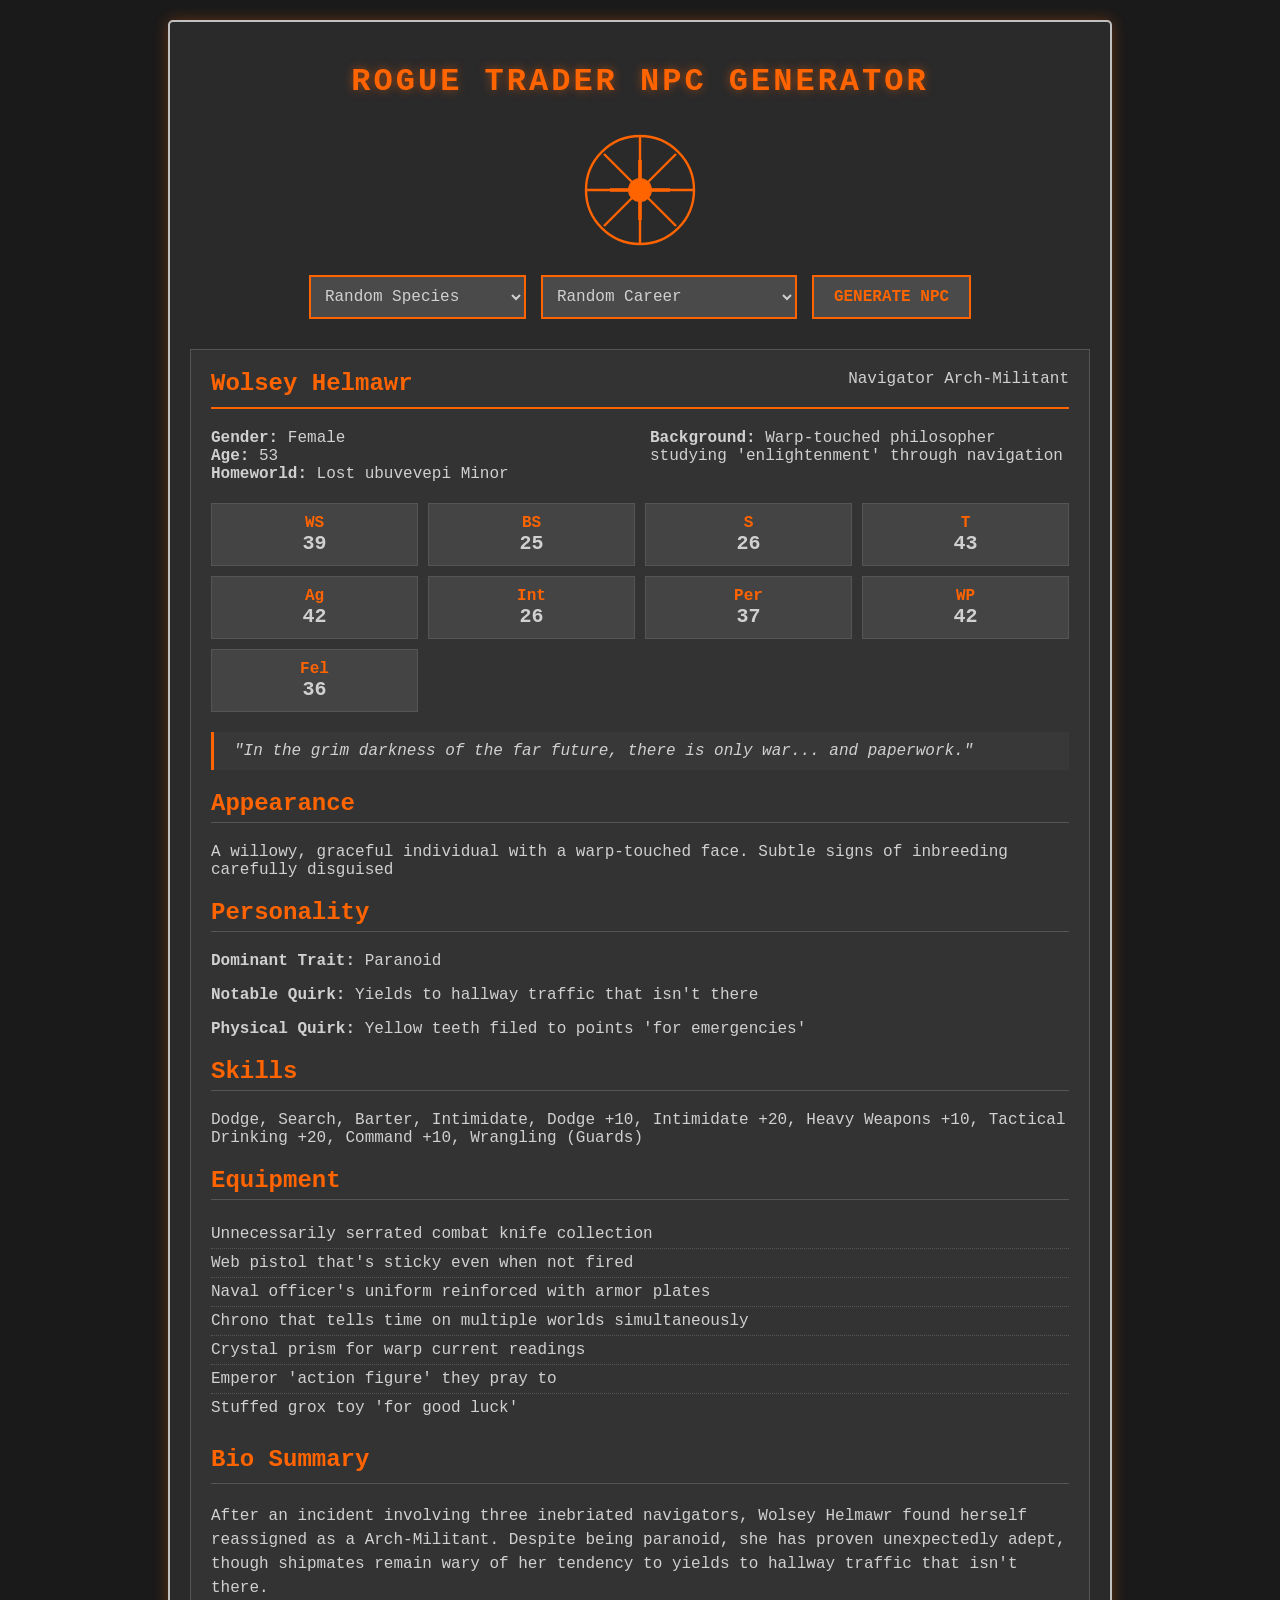
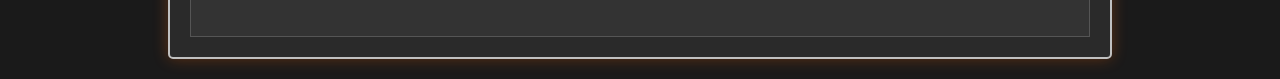
==== index.html @ 2672199d "rename" ====
<!DOCTYPE html>
<html lang="en">
<head>
    <meta charset="UTF-8">
    <meta name="viewport" content="width=device-width, initial-scale=1.0">
    <title>Warhammer 40k Rogue Trader - NPC Generator</title>
    <style>
        body {
            font-family: 'Courier New', monospace;
            background-color: #1a1a1a;
            color: #d0d0d0;
            margin: 0;
            padding: 20px;
        }
        .container {
            max-width: 900px;
            margin: 0 auto;
            background-color: #2a2a2a;
            padding: 20px;
            border: 2px solid #c0c0c0;
            border-radius: 5px;
            box-shadow: 0 0 15px rgba(255, 100, 0, 0.3);
        }
        h1 {
            color: #ff6400;
            text-align: center;
            text-transform: uppercase;
            letter-spacing: 3px;
            margin-bottom: 30px;
            text-shadow: 0 0 10px rgba(255, 100, 0, 0.5);
        }
        .imperial-seal {
            text-align: center;
            margin-bottom: 20px;
        }
        .imperial-seal svg {
            width: 120px;
            height: 120px;
            fill: #ff6400;
        }
        .control-panel {
            display: flex;
            justify-content: center;
            gap: 15px;
            margin-bottom: 30px;
            flex-wrap: wrap;
        }
        button {
            background-color: #4a4a4a;
            color: #ff6400;
            border: 2px solid #ff6400;
            padding: 10px 20px;
            cursor: pointer;
            font-family: 'Courier New', monospace;
            font-weight: bold;
            font-size: 16px;
            text-transform: uppercase;
            transition: all 0.3s;
        }
        button:hover {
            background-color: #ff6400;
            color: #000;
        }
        select {
            background-color: #4a4a4a;
            color: #d0d0d0;
            border: 2px solid #ff6400;
            padding: 10px;
            font-family: 'Courier New', monospace;
            font-size: 16px;
        }
        .character-sheet {
            background-color: #333;
            padding: 20px;
            border: 1px solid #555;
            margin-top: 20px;
        }
        .sheet-header {
            display: flex;
            justify-content: space-between;
            border-bottom: 2px solid #ff6400;
            padding-bottom: 10px;
            margin-bottom: 20px;
        }
        .character-name {
            font-size: 24px;
            color: #ff6400;
            font-weight: bold;
        }
        .character-info {
            display: grid;
            grid-template-columns: 1fr 1fr;
            gap: 20px;
            margin-bottom: 20px;
        }
        .traits, .skills, .equipment {
            margin-bottom: 20px;
        }
        h2 {
            color: #ff6400;
            border-bottom: 1px solid #555;
            padding-bottom: 5px;
        }
        .characteristics {
            display: grid;
            grid-template-columns: repeat(4, 1fr);
            gap: 10px;
            margin-bottom: 20px;
        }
        .characteristic {
            background-color: #444;
            padding: 10px;
            border: 1px solid #555;
            text-align: center;
        }
        .stat-name {
            color: #ff6400;
            font-weight: bold;
        }
        .stat-value {
            font-size: 20px;
            font-weight: bold;
        }
        .bio {
            line-height: 1.5;
        }
        .equipment-list {
            list-style-type: none;
            padding-left: 0;
        }
        .equipment-list li {
            padding: 5px 0;
            border-bottom: 1px dotted #555;
        }
        .equipment-list li:last-child {
            border-bottom: none;
        }
        .flavor-quote {
            font-style: italic;
            margin: 20px 0;
            padding: 10px 20px;
            border-left: 3px solid #ff6400;
            background-color: #383838;
        }
        .npc-portrait {
            text-align: center;
            margin-top: 20px;
            padding: 10px;
            background-color: #383838;
            border: 1px solid #555;
        }
        .debug {
            margin-top: 20px;
            padding: 10px;
            background-color: #333;
            border: 1px solid #555;
            display: none;
        }
    </style>
</head>
<body>
    <div class="container">
        <h1>Rogue Trader NPC Generator</h1>
        <div class="imperial-seal">
            <svg viewBox="0 0 100 100">
                <circle cx="50" cy="50" r="45" fill="none" stroke="#ff6400" stroke-width="2" />
                <path d="M50 5 L50 95 M5 50 L95 50 M20 20 L80 80 M20 80 L80 20" stroke="#ff6400" stroke-width="2" />
                <circle cx="50" cy="50" r="10" />
                <path d="M50 40 L50 25 M60 50 L75 50 M50 60 L50 75 M40 50 L25 50" stroke="#ff6400" stroke-width="3" />
            </svg>
        </div>
        
        <div class="control-panel">
            <select id="species-select">
                <option value="random">Random Species</option>
                <option value="human">Human</option>
                <option value="abhuman">Abhuman</option>
                <option value="adeptus_mechanicus">Adeptus Mechanicus</option>
                <option value="navigator">Navigator</option>
                <option value="astropath">Astropath</option>
                <option value="sensei">Sensei</option>
                <option value="xenobreed">Xenobreed</option>
            </select>
            
            <select id="career-select">
                <option value="random">Random Career</option>
                <option value="arch-militant">Arch-Militant</option>
                <option value="explorator">Explorator</option>
                <option value="missionary">Missionary</option>
                <option value="navigator">Navigator</option>
                <option value="rogue_trader">Rogue Trader</option>
                <option value="seneschal">Seneschal</option>
                <option value="void-master">Void-Master</option>
                <option value="astropath_transcendent">Astropath Transcendent</option>
            </select>
            
            <button id="generate-button">Generate NPC</button>
        </div>
        
        <div id="character-output" class="character-sheet">
            <!-- Character data will be filled here by JavaScript -->
        </div>
    </div>

    <script>
        // Data arrays for generation
        const SPECIES = {
            human: { name: "Human", weight: 50 },
            abhuman: { name: "Abhuman", weight: 15 },
            adeptus_mechanicus: { name: "Adeptus Mechanicus", weight: 15 },
            navigator: { name: "Navigator", weight: 10 },
            astropath: { name: "Astropath", weight: 5 },
            sensei: { name: "Sensei", weight: 3 },
            xenobreed: { name: "Xenobreed", weight: 2 }
        };
        
        const CAREERS = {
            arch_militant: { name: "Arch-Militant", weight: 20 },
            explorator: { name: "Explorator", weight: 15 },
            missionary: { name: "Missionary", weight: 15 },
            navigator: { name: "Navigator", weight: 10 },
            rogue_trader: { name: "Rogue Trader", weight: 10 },
            seneschal: { name: "Seneschal", weight: 15 },
            void_master: { name: "Void-Master", weight: 10 },
            astropath_transcendent: { name: "Astropath Transcendent", weight: 5 }
        };
        
        const HUMAN_FIRST_NAMES = [
            "Abalus", "Belus", "Castor", "Drusus", "Egan", "Felix", "Gallus", "Hector", 
            "Ignatius", "Jurgen", "Karius", "Lucius", "Magnus", "Nero", "Octavian", "Petrus", 
            "Quintus", "Rufus", "Septimus", "Titus", "Ulysses", "Varus", "Wulfrik", "Xander", 
            "Yarrick", "Zephyrus", "Artemisia", "Belladonna", "Cassandra", "Drusilla", "Eleni", 
            "Flavia", "Galatea", "Helena", "Iona", "Julia", "Korina", "Lucilla", "Minerva", 
            "Neptunia", "Octavia", "Priscilla", "Quintilla", "Rhea", "Selene", "Theodora", 
            "Ursula", "Valeria", "Wilhelmina", "Xanthia", "Yseult", "Zenobia"
        ];
        
        const MECHANICUS_NAMES = [
            "Algorith", "Binarius", "Cogitator", "Datasmith", "Enginseer", "Ferrum", "Gamma-216", 
            "Hexadecimal", "Integratus", "Juvius-Theta", "Kappa-892", "Logis", "Mech-Wright", 
            "Noospheric", "Omni-937", "Primus", "Quantum", "Reductor", "Servitor-001", "Teknis", 
            "Unit-ZX92", "Vox-Machina", "Watt-743", "Xerxes-Alpha", "Yoctologic", "Zed-Lambda"
        ];
        
        const NAVIGATOR_NAMES = [
            "Absolom", "Belisarius", "Cephus", "Demetrius", "Ethriel", "Filius", "Gaius", 
            "Hieronomus", "Ishmael", "Jordanus", "Keebler", "Lotharion", "Morpheus", "Nemo", 
            "Oberstein", "Phaeton", "Quintax", "Romulus", "Sirius", "Thaddeus", "Uriel", 
            "Vandrex", "Wolsey", "Xanthus", "Yorick", "Zeno"
        ];
        
        const LAST_NAMES = [
            "Agrippina", "Balthazar", "Cawdor", "Degallio", "Escher", "Fortunus", "Greel", 
            "Helmawr", "Integritus", "Jerico", "Kell", "Lex", "Maximus", "Noctis", "Orlock", 
            "Phalanx", "Quorum", "Rex", "Sturm", "Trazyn", "Ulanti", "Vex", "Winterscale", 
            "Xerxes", "Yul", "Zar", "Blackwood", "Coldsoul", "Darhk", "Fireheart", "Goldenhand", 
            "Ironhide", "Nightshade", "Stormbringer", "Trueheart", "Wolfsbane"
        ];
        
        const TITLES = [
            "the Bold", "the Brave", "the Cruel", "the Daring", "the Enlightened", "the Fated", 
            "the Glorious", "the Heretical", "the Impious", "the Judged", "the Killer", "the Lost", 
            "the Magnificent", "the Noble", "the Omniscient", "the Pious", "the Questionable", 
            "the Ruthless", "the Sinful", "the Terrible", "the Unmerciful", "the Vengeful", 
            "the Wicked", "the Xenophobic", "the Yielding", "the Zealous"
        ];
        
        const PERSONALITY_TRAITS = [
            "Alcoholic", "Boastful", "Calculating", "Daring", "Eccentric", "Flamboyant", 
            "Gluttonous", "Hypochondriac", "Impatient", "Jovial", "Kleptomaniac", "Loquacious", 
            "Melancholic", "Neurotic", "Obsessive", "Paranoid", "Quirky", "Ruthless", "Superstitious", 
            "Twitchy", "Unhinged", "Verbose", "Whimsical", "Xenophobic", "Yearning", "Zealous",
            "Absurdly Formal", "Believes They're A Saint", "Collects Oddities", "Despises Technology", 
            "Everything Is A Conspiracy", "Fancies Themselves A Poet", "Grox Racing Enthusiast", 
            "Has Named Every Weapon", "Insists On Using Archaic Terms", "Judges Everyone's Uniform", 
            "Keeps Talking To A Skull", "Laughs At Inappropriate Times", "Must Touch Every Doorway", 
            "Never Removes Helmet", "Only Speaks In Tercets", "Practices Combat Stances Everywhere", 
            "Quotes Regulations Constantly", "Refers To Self In Third Person", "Suspects Everyone Is Possessed", 
            "Talks To Machine Spirits Aloud", "Uses Unnecessarily Complex Words", "Very Concerned About Retirement Plan", 
            "Wears Far Too Many Medals", "Xenos Cuisine Connoisseur", "Yearly Pilgrimages To Random Planets", 
            "Zero Understanding Of Personal Space"
        ];
        
        const QUIRKS = [
            "Always carries a lucky charm", "Believes the ship is haunted", "Cannot stand the color green", 
            "Donates half of earnings to obscure cult", "Excessive personal grooming", "Fears open spaces", 
            "Gives names to all weapons", "Has a collection of xenos teeth", "Insists on wearing ceremonial garb at all times", 
            "Jumps at sudden noises", "Keeps a journal of others' sins", "Laughs maniacally in combat", 
            "Must check equipment exactly three times", "Never speaks above a whisper", "Only eats food that's blue", 
            "Performs the sign of the aquila constantly", "Quotes the Tactica Imperialis inappropriately", 
            "Refuses to make eye contact", "Speaks in third person", "Tells the same story to everyone", 
            "Uses unnecessarily flowery language", "Venerates a specific piece of equipment", 
            "Writes poetry about ship components", "Xenophobic to comical degrees", 
            "Yells instead of speaking normally", "Zero concept of personal space",
            "Believes they're being followed by a spectral ork", "Carries conversation with servo-skull that isn't there", 
            "Developed allergy to standard-issue lasguns", "Established a tiny shrine in every room they frequent", 
            "Files daily complaints about the ship's artificial gravity", "Genuinely thinks servitors understand jokes", 
            "Has memorized thousands of Imperial saints, cites them for every situation", "Interprets regulations with creative flexibility", 
            "Jury-rigs everything, even things that work perfectly", "Knows exactly how many steps to every location on the ship", 
            "Lost a bet with a tech-priest and speaks in binary when nervous", "Maintains a detailed log of everyone's snoring patterns", 
            "Named every single rat on the ship", "Opens doors with elbows to avoid 'contamination'", 
            "Plays high-stakes regicide against imaginary opponents", "Queries the Emperor for guidance on trivial matters", 
            "Replaces every tenth word with 'heresy'", "Salutes inanimate objects that resemble Imperial eagles", 
            "Takes credit for victories that happened before their birth", "Uses elaborate hand signals that nobody understands", 
            "Vehemently argues with servitors about the proper way to clean", "Wears a different hat for each day of the ship's cycle", 
            "Xeroxes face on all official documents 'for security'", "Yields to hallway traffic that isn't there", 
            "Zealously guards personal mug as if it contains secrets of the Imperium"
        ];
        
        const PHYSICAL_QUIRKS = [
            "Ancient augmetic eye constantly recalibrating", "Bionic hand that makes inappropriate gestures randomly", 
            "Collection of scars arranged to form constellations", "Decorative but non-functional extra armor plates", 
            "Elaborate facial tattoos of questionable Imperial symbolism", "Face twitches when lying or nervous", 
            "Gold-plated teeth with engravings of tiny skulls", "Has different colored eyes that seem to change shade", 
            "Impressive collection of ear piercings from different worlds", "Jaw clicks loudly during tense situations", 
            "Keeps a small rodent in a coat pocket as a pet", "Left eye blinks independently of right", 
            "Massive beard containing hidden emergency supplies", "Neck covered in devotional purity seals", 
            "Ornamental cybernetics that serve no practical purpose", "Perpetually smells of sacred incense and engine oil", 
            "Questionable amateur surgery scars", "Ritualistic scarification in the shape of Imperial symbols", 
            "Skin condition that glows faintly in darkness", "Tattooed a full copy of ship regulations on back", 
            "Unusual gait due to poorly-fitted augmetic leg", "Vat-grown replacement ear that's noticeably the wrong size", 
            "Wears gloves with individual fingers cut off in specific pattern", "Xenograft skin patch of unusual color and texture", 
            "Yellow teeth filed to points 'for emergencies'", "Zealously polishes chrome dome daily"
        ];

        const EQUIPMENT_WEAPONS = [
            "Ancient family heirloom chainsword", "Bolt pistol with custom ivory grip", "Combi-weapon that jams dramatically", 
            "Dueling laspistol with ornate filigree", "Elegant power sword with flickering energy field", 
            "Flamingly ostentatious plasma pistol", "Grav-gun that makes concerning noises", 
            "Heavy bolter (inappropriately carried for their size)", "Inferno pistol with saint's effigy", 
            "Jokaero-modified meltagun", "Krak grenades kept in ornamental pouch", 
            "Long-las with unnecessary number of scopes", "Melta bombs treated as casual accessories", 
            "Needlessly complex archeotech weapon", "Overcharged laspistol (burns through power packs)", 
            "Power maul with 'Gentle Persuasion' engraved on side", "Quaintly decorated shotgun with spread issues", 
            "Refractor field generator that occasionally shorts out", "Servo-skull with mounted stub gun", 
            "Thunder hammer too large to practically wield", "Unnecessarily serrated combat knife collection", 
            "Volkite serpenta of dubious authenticity", "Web pistol that's sticky even when not fired", 
            "Xenophase blade that whispers to its wielder", "Yet another hidden blade in boot/sleeve/hat", 
            "Zero-point energy disruptor (actually just a painted lasgun)"
        ];

        const EQUIPMENT_ARMOR = [
            "Artificer carapace armor with religious inscriptions", "Bulky flak armor covered in unnecessary pouches", 
            "Carapace armor with trophy racks", "Dented power armor of questionable origins", 
            "Elegant mesh undersuit beneath formal attire", "Flak coat lined with purity seals", 
            "Gaudy golden pauldrons that blind in direct light", "Heavy storm trooper carapace with custom paint", 
            "Imperial Navy void suit modified for daily wear", "Jury-rigged refractor field prone to fluctuations", 
            "Kaskrin-pattern carapace with personal modifications", "Light mesh armor beneath lavish clothing", 
            "Mesh undersuit with dramatic greatcoat", "Naval officer's uniform reinforced with armor plates", 
            "Ornamental armor more decorative than protective", "Power armor limb segments mixed with regular clothing", 
            "Questionably-sourced xenos armor components", "Rosarius force field generator (may be counterfeit)", 
            "Segmented armor plates visible beneath robes", "Thermoplas mesh suit with cooling system constantly whirring", 
            "Unnecessarily spiked pauldrons on otherwise standard armor", "Voidsuit decorated to resemble formal wear", 
            "Worn leather longcoat concealing mesh weave", "Xenotech energy shield disguised as Imperial tech", 
            "Yet more armor plates strapped wherever they fit", "Zero-g combat harness worn at all times"
        ];

        const EQUIPMENT_GEAR = [
            "Auspex that picks up non-existent readings", "Battered data-slate filled with questionable picts", 
            "Chrono that tells time on multiple worlds simultaneously", "Dataslate filled with badly-written personal memoirs", 
            "Engraved flask of 'medicinal' amasec", "Field rations that are surprisingly gourmet", 
            "Grapnel launcher with unnecessary gold plating", "Hololithic projector displaying family/regiment", 
            "Imperial Infantryman's Uplifting Primer (heavily annotated)", "Joyless ration packs hoarded obsessively", 
            "Krak grenade used as paperweight", "Luggage servitor that follows with excessive noise", 
            "Micro-bead vox unit that occasionally broadcasts prayers", "Numerous pouches containing mysterious contents", 
            "Overly complex multi-tool with questionable functions", "Personal vox-caster playing imperial hymns", 
            "Quill set and parchment instead of data-slate", "Rebreather worn even in breathable atmospheres", 
            "Servoskull companion with personality quirks", "Treasured collection of campaign medals (some invented)", 
            "Unnecessarily large canteen full of suspicious liquid", "Vial collection of 'holy' waters from various worlds", 
            "Wax seal kit for adding dramatic flair to orders", "Xenos trinket claimed to be 'Imperial relic'", 
            "Yellowed purity seals applied to everything owned", "Zoom-magnoculars used inappropriately indoors"
        ];

        const NAVIGATOR_EQUIPMENT = [
            "Astronavigation charts bound in human skin", "Blindfold woven with psychically attuned threads", 
            "Crystal prism for warp current readings", "Divination tools of questionable Imperial approval", 
            "Elaborate headdress concealing third eye", "Family grimoire of warp routes", 
            "Gilded sextant for measuring empyrean angles", "Hourglass filled with warp-touched sand", 
            "Inherited compass that doesn't point north", "Jewelry containing focusing crystals", 
            "Kaleidoscopic lenses for different warp conditions", "Longsight spyglass claimed to see through time", 
            "Meditation beads made from wraithbone fragments", "Nautical instruments modified for void use", 
            "Ocular augments with multiple filtering modes", "Pendulum of unusual metal for warp dowsing", 
            "Quill that writes in shifting colors", "Resonance tuning fork for warp harmonics", 
            "Star charts with sections deliberately obscured", "Temporal measuring devices of archeotech origin", 
            "Unusual helm with built-in sensory deprivation", "Vials of chemical compounds for enhancing third eye", 
            "Warp-attuned crystals in elaborate settings", "Xenotech devices disguised as Imperial instruments", 
            "Yarrow sticks for emergency warp path divination", "Zero-gravity navigation tools from Dark Age"
        ];

        const TECH_PRIEST_EQUIPMENT = [
            "Arcane mechadendrite with questionable modifications", "Binary cant translator (frequently mistranslates)", 
            "Censers of sacred machine oil", "Diagnostic scanner that makes inappropriate noises", 
            "Electro-priest gauntlets (prone to discharge)", "Frequency scanner picking up ghost signals", 
            "Glitching servo-skull assistant", "Heavily augmented servo-arm with personality", 
            "Incense holders attached to every limb", "Jury-rigged omnissian axe/multitool", 
            "Klaxon vocalizer with unnecessary volume", "Logic engine calculating meaningless probabilities", 
            "Mechadendrite tentacles with too many attachments", "Noospheric interface that leaks data", 
            "Omnissian sigil that glows during arguments", "Personal fabricator printing questionable objects", 
            "Quantum stabilizer for uncertain situations", "Redundant cybernetic implants 'just in case'", 
            "Servo-harness carrying unnecessary equipment", "Tech-priest robes with too many pockets", 
            "Unnecessarily complex cogitator for simple tasks", "Vat-grown spare organs in jars", 
            "Welding mechadendrite used for making points in conversation", "Xerographic memory unit filled with obscure facts", 
            "Yield-optimizing incense blend in pressurized containers", "Zero-point energy manipulator (just a fancy magnet)"
        ];

        const ASTROPATH_EQUIPMENT = [
            "Astral sphere focusing device", "Brain-impulse unit with custom modifications", 
            "Crystal array for thought amplification", "Divination cards showing disturbing futures", 
            "Empyrean echo recorder", "Focus-hood with unnecessary ornaments", 
            "Ghost-quill that writes without being held", "Hololith projector showing psychic impressions", 
            "Incense burner with calming psychoactive compounds", "Juvenat treatments to prevent mind-degradation", 
            "Kinetic dampener field to prevent accidents", "Lexmechanic transcription servitor", 
            "Mind-shielding circlet of archeotech origin", "Null-rod for psychic emergencies", 
            "Occult tome bound in strange leather", "Psi-amplifier disguised as decorative staff", 
            "Quietude chamber (portable)",  "Resonator crystal tuned to alpha brainwaves", 
            "Soul-binding commemoration markings", "Telepathic amplifier with feedback issues", 
            "Unsanctioned psychic focus objects", "Vox-recorder for messages from the beyond", 
            "Warp-echo measuring instruments", "Xenographic thought transcriber", 
            "Yearning pendulum for emotional detection", "Zone of silence generator (often malfunctions)"
        ];

        const ROGUE_TRADER_EQUIPMENT = [
            "Ancient family warrant framed in gold", "Baroque dueling pistol with family crest", 
            "Collection of exotic currency from multiple sectors", "Decorative void-compass showing home world", 
            "Elaborate code-cylinder containing trading rights", "Family heirloom power sword", 
            "Gilded merchant scales for precious materials", "Hololithic projector showing dynasty achievements", 
            "Imperial writ sealed in stasis field", "Jewelry worth the GDP of small planets", 
            "Kinetic sculpture from extinct xenos race", "Luxury chronometer with multiple world times", 
            "Master-crafted formal outfit with hidden armor", "Navigator house alliance tokens", 
            "Ornate data-slate containing trade agreements", "Personal teleport homer disguised as jewelry", 
            "Quantum-locked safe containing secret documents", "Rare vintage amasec in crystal decanter", 
            "Signet ring containing hidden poison", "Trade agreement stylus made from wraithbone", 
            "Unique xenotech artifacts as conversation pieces", "Voting proxy icons for distant holdings", 
            "Warrant of Trade (conspicuously displayed at all times)", "Xenos language translator (suspiciously advanced)", 
            "Yacht-pattern shuttle keyfob prominently displayed", "Zero-g decanter set for void entertaining"
        ];

        const FLAVOR_QUOTES = [
            "The Emperor protects, but a loaded bolter helps.",
            "In the grim darkness of the far future, there is only war... and paperwork.",
            "Heresy is like a tree. Its roots lie in darkness while its leaves wave in the sun.",
            "Even a man who has nothing can still offer his life to the Emperor.",
            "Fear the alien, the mutant, the heretic... and the ship's cook on Meatloaf Monday.",
            "There is no such thing as innocence, only degrees of guilt... and expense reports.",
            "The difference between heresy and faith is perspective... and who's holding the flamer.",
            "Trust in the Emperor, but verify the warp coordinates.",
            "Thought for the day: A suspicious mind is a healthy mind... a paranoid mind gets promotions.",
            "Success is measured in blood; yours or your enemy's... preferably your enemy's.",
            "If you cannot speak well of your captain, invent something implausible.",
            "Faith grows from the barrel of a gun... accounting grows from the barrel of many guns.",
            "For the Emperor! For the Imperium! For better quarters on Deck 7!",
            "Only in death does duty end... retirement plans are heretical thoughts.",
            "It's not hoarding if it's 'strategic reserves'.",
            "The warp is like my commanding officer - incomprehensible, terrifying, and prone to sudden mood swings.",
            "If the plan fails, blame the Navigator. If it succeeds, it was your idea all along.",
            "My loyalty to the Imperium is matched only by my collection of contraband.",
            "When in doubt, shoot everything and let the Emperor sort it out.",
            "I came, I saw, I filed the appropriate requisition forms.",
            "If you think this looks bad, you should see what we consider 'good' around here.",
            "Better to burn out than fade away... preferably while taking heretics with you.",
            "The Emperor may judge you, but his ammunition is expensive.",
            "Three things are infinite: the Emperor's wisdom, human stupidity, and the ship's maintenance requests.",
            "Speak softly and carry a big gun... or just skip the softly part.",
            "It's only techno-heresy if a tech-priest catches you.",
            "Knowledge is power, hide it well... or charge a consultation fee.",
            "In the absence of orders, find something heretical and destroy it.",
            "The difference between bravery and stupidity is whether you survive.",
            "I don't suffer from insanity, I enjoy every minute of it... as does the voice in my bolt pistol."
        ];

        // Utility functions
        function randomInt(min, max) {
            return Math.floor(Math.random() * (max - min + 1) + min);
        }

        function pickRandom(array) {
            return array[Math.floor(Math.random() * array.length)];
        }
        
        function weightedRandom(obj) {
            const weights = Object.values(obj).map(item => item.weight);
            const totalWeight = weights.reduce((a, b) => a + b, 0);
            let random = Math.random() * totalWeight;
            
            for (const key in obj) {
                random -= obj[key].weight;
                if (random <= 0) {
                    return key;
                }
            }
            
            return Object.keys(obj)[0]; // Fallback
        }
        
        function generateCharacteristicValue() {
            // Generate values between 25-45 as base stats
            return randomInt(25, 45);
        }
        
        function generateName(species) {
            let firstName, lastName;
            
            switch(species) {
                case 'adeptus_mechanicus':
                    return pickRandom(MECHANICUS_NAMES);
                case 'navigator':
                    firstName = pickRandom(NAVIGATOR_NAMES);
                    break;
                default:
                    firstName = pickRandom(HUMAN_FIRST_NAMES);
            }
            
            lastName = pickRandom(LAST_NAMES);
            
            // 25% chance to add a title
            if (Math.random() < 0.25) {
                return `${firstName} ${lastName} ${pickRandom(TITLES)}`;
            }
            
            return `${firstName} ${lastName}`;
        }
        
        function generateGender() {
            // Simplified to just male and female with 50/50 probability
            return Math.random() < 0.5 ? "Male" : "Female";
        }
        
        function generateAge(species) {
            switch(species) {
                case 'navigator':
                case 'sensei':
                    return randomInt(50, 300);
                case 'adeptus_mechanicus':
                    return randomInt(30, 400);
                default:
                    return randomInt(20, 60);
            }
        }
        
        function generateHomeworld() {
            const worlds = [
                "Footfall", "Port Wander", "Scintilla", "Sepheris Secundus", "Solomon", 
                "Valhalla", "Cadia", "Armageddon", "Fenris", "Catachan", "Tanith", 
                "Necromunda", "Krieg", "Elysia", "Mordia", "Vostroya", "Tallarn", 
                "Macragge", "Baal", "Medusa", "Prospero", "Caliban", "Chogoris", 
                "Nostramo", "Barbarus", "Colchis", "Inwit", "Olympia", "Deliverance"
            ];
            
            const prefixes = [
                "Holy", "Blessed", "Sacred", "Fallen", "Forgotten", "Lost", "New", "Old", 
                "Upper", "Lower", "Greater", "Lesser", "Inner", "Outer", "Port", "Fort", 
                "Mount", "Saint", "Emperor's", "Imperial"
            ];
            
            const suffixes = [
                "Prime", "Secundus", "Tertius", "Quartus", "Quintus", "Sextus", "Septimus", 
                "Major", "Minor", "Superior", "Inferior", "Alpha", "Beta", "Gamma", "Delta", 
                "Ultima", "Primus", "Magnus", "Extremis", "Maximus", "Minimus"
            ];
            
            // 50% chance of using an existing world
            if (Math.random() < 0.5) {
                return pickRandom(worlds);
            }
            
            // Otherwise generate a random world name
            let name = "";
            
            // 40% chance to add a prefix
            if (Math.random() < 0.4) {
                name += pickRandom(prefixes) + " ";
            }
            
            // Random world name (using consonants and vowels)
            const consonants = "bcdfghjklmnpqrstvwxz";
            const vowels = "aeiouy";
            
            let length = randomInt(4, 10);
            let useConsonant = Math.random() < 0.5;
            
            for (let i = 0; i < length; i++) {
                if (useConsonant) {
                    name += consonants.charAt(Math.floor(Math.random() * consonants.length));
                } else {
                    name += vowels.charAt(Math.floor(Math.random() * vowels.length));
                }
                useConsonant = !useConsonant;
            }
            
            // Capitalize first letter
            name = name.charAt(0).toUpperCase() + name.slice(1);
            
            // 30% chance to add a suffix
            if (Math.random() < 0.3) {
                name += " " + pickRandom(suffixes);
            }
            
            return name;
        }
        
        function generateBackground(species, career) {
            const backgrounds = [
                "Former Imperial Guard veteran with countless war stories (most obviously fabricated)",
                "Disgraced noble seeking redemption (or just avoiding assassins)",
                "Orphaned hive-worlder who clawed their way up from nothing",
                "Former Administratum scribe who fled a life of tedium",
                "Escaped indentured laborer with a talent for survival",
                "Educated scholar with theoretical knowledge but practical inexperience",
                "Street-smart underhiver with questionable connections",
                "Former ecclesiarchy acolyte with crisis of faith",
                "Merchant dynasty scion seeking adventure",
                "Feral world savage adapting to 'civilized' life",
                "Former Arbites enforcer who questioned orders once too often",
                "Void-born spacer who's never set foot on a planet",
                "Forge world laborer with unusual technical aptitude",
                "Frontier colonist hardened by xenos encounters",
                "Smuggler with a surprisingly strong moral code",
                "Former ship crew pressed into service",
                "Death world survivor with impressive scars",
                "Agri-world farmhand seeking something more exciting",
                "Refugee from a world lost to heresy",
                "Former cult member still unlearning strange habits",
                "Disgraced medicae seeking redemption",
                "Hive gang enforcer with surprisingly sophisticated taste",
                "Asteroid miner with a nose for valuable materials",
                "Pilgrim who never reached their destination",
                "Former planetary defense force trooper who survived an invasion",
                "Bounty hunter who developed a conscience (sometimes)",
                "Desert nomad with uncanny survival instincts",
                "Disowned noble testing their mettle",
                "Former bodyguard whose principal met an unfortunate end",
                "Salvager who found something they shouldn't have"
            ];
            
            // Special backgrounds based on species
            const specialBackgrounds = {
                adeptus_mechanicus: [
                    "Tech-adept who questions the Omnissiah's teachings (very quietly)",
                    "Binary cult extremist who sees the flesh as completely weak",
                    "Data-hoarder with memory banks full of questionable information",
                    "Forge world misfit with unorthodox modifications",
                    "Former tech-heretek seeking redemption through service",
                    "Curious experimenter with xeno-technology (disguised as Imperial tech)",
                    "Technical theorist whose ideas are too radical for Mars",
                    "Logic engine expert whose machines keep developing personalities",
                    "Cybernetic optimization enthusiast who upgrades unnecessarily",
                    "Traditionalist who believes technology was better 'in the old days'"
                ],
                navigator: [
                    "Navigator house black sheep with unconventional methods",
                    "Warp-seer with disturbing prophetic visions they try to ignore",
                    "Navigator house political exile performing penance",
                    "Third-eye mutant with an unusually strong connection to the warp",
                    "Navigator who claims to see patterns no one else can discern",
                    "Nautically-obsessed navigator who uses sea terminology for everything",
                    "Navigator house scion fleeing an arranged marriage",
                    "Warp-touched philosopher studying 'enlightenment' through navigation",
                    "Navigator with unusual control over their third eye",
                    "Navigator house prodigy who finds conventional routes 'boring'"
                ],
                astropath: [
                    "Reluctant soul-bound psycher still traumatized by the experience",
                    "Mind-damaged astropath with unexpected secondary abilities",
                    "Former inquisitorial astropath who 'heard too much'",
                    "Astropath who receives messages not intended for them",
                    "Soul-bound telepath with fragmented Emperor visions",
                    "Astropath who composes psychic messages as poetry",
                    "Hyperactive astropath who sends messages with too much detail",
                    "Former planetary communications officer drafted into imperial service",
                    "Astropath who 'filters' messages based on personal judgment",
                    "Mind-choir escapee seeking independent work"
                ],
                abhuman: [
                    "Ratling with expensive taste and light fingers",
                    "Ogryn with surprising intelligence they downplay for advantage",
                    "Squat with engineering genius and tremendous grudges",
                    "Felinid trying very hard to 'act human' around others",
                    "Beastman proving their loyalty through excessive zeal",
                    "Gene-bulked laborer who escaped servitude",
                    "Night-adapted tunnel dweller uncomfortable in bright light",
                    "Water-breathing abhuman who finds spacecraft 'too dry'",
                    "Cold-adapted abhuman who overheats easily",
                    "Abhuman psyker hiding abilities to avoid persecution"
                ],
                sensei: [
                    "Immortal convinced their long life is a curse",
                    "Luck-blessed adventurer oblivious to their true nature",
                    "Charismatic leader uncomfortable with others' devotion",
                    "Perpetual trying to leave no trace in imperial records",
                    "Ageless wanderer seeking others of their kind",
                    "Hero whose impressive deeds span suspiciously many decades",
                    "Subtle psychic with unexplainable prescience",
                    "Warrior with regenerative abilities they pass off as 'good medical care'",
                    "Unaging strategist whose combat techniques are 'ancient family secrets'",
                    "Genetic anomaly studied by various factions over centuries"
                ],
                xenobreed: [
                    "Half-eldar outcast serving humanity to prove their worth",
                    "Subtle genestealer hybrid unaware of their true nature",
                    "Tau defector with 'progressive ideas' about the Imperium",
                    "Ork-human hybrid with anger management issues",
                    "Human raised by xenos trying to understand their own kind",
                    "Alien symbiote host who claims it's 'just a medical condition'",
                    "Experimental subject of xenobiological tampering",
                    "Hrud-touched human who ages backwards",
                    "Q'orl-hybrid with insectoid thought patterns",
                    "Yu'vath-influenced psyker with disturbing abilities"
                ]
            };
            
            // If special background available for species, 70% chance to use it
            if (specialBackgrounds[species] && Math.random() < 0.7) {
                return pickRandom(specialBackgrounds[species]);
            }
            
            return pickRandom(backgrounds);
        }
        
        function generateAppearance(species, gender) {
            let description = "";
            
            // Height
            const heights = {
                human: { male: ["Short", "Average height", "Tall", "Very tall"], 
                         female: ["Short", "Average height", "Tall", "Very tall"],
                         other: ["Short", "Average height", "Tall", "Very tall"] },
                abhuman: { male: ["Squat", "Unnaturally tall", "Hulking", "Diminutive"], 
                          female: ["Squat", "Unnaturally tall", "Hulking", "Diminutive"],
                          other: ["Squat", "Unnaturally tall", "Hulking", "Diminutive"] },
                adeptus_mechanicus: { male: ["Hunched", "Towering", "Asymmetric", "Standard-pattern"], 
                                      female: ["Hunched", "Towering", "Asymmetric", "Standard-pattern"],
                                      other: ["Hunched", "Towering", "Asymmetric", "Standard-pattern"] },
                navigator: { male: ["Slender", "Gaunt", "Tall", "Willowy"], 
                            female: ["Slender", "Gaunt", "Tall", "Willowy"],
                            other: ["Slender", "Gaunt", "Tall", "Willowy"] },
                astropath: { male: ["Withered", "Frail", "Skeletal", "Wasted"], 
                            female: ["Withered", "Frail", "Skeletal", "Wasted"],
                            other: ["Withered", "Frail", "Skeletal", "Wasted"] },
                sensei: { male: ["Perfectly proportioned", "Statuesque", "Idealized", "Heroic"], 
                         female: ["Perfectly proportioned", "Statuesque", "Idealized", "Heroic"],
                         other: ["Perfectly proportioned", "Statuesque", "Idealized", "Heroic"] },
                xenobreed: { male: ["Subtly wrong", "Almost human", "Uncannily proportioned", "Alien-limbed"], 
                            female: ["Subtly wrong", "Almost human", "Uncannily proportioned", "Alien-limbed"],
                            other: ["Subtly wrong", "Almost human", "Uncannily proportioned", "Alien-limbed"] }
            };
            
            // Build
            const builds = {
                human: { male: ["Wiry", "Athletic", "Muscular", "Heavyset", "Portly", "Stocky"], 
                         female: ["Slim", "Athletic", "Muscular", "Curvy", "Stout", "Stocky"],
                         other: ["Thin", "Athletic", "Muscular", "Heavy", "Solid", "Stocky"] },
                abhuman: { male: ["Brutish", "Stunted", "Malproportioned", "Overdeveloped"], 
                          female: ["Brutish", "Stunted", "Malproportioned", "Overdeveloped"],
                          other: ["Brutish", "Stunted", "Malproportioned", "Overdeveloped"] },
                adeptus_mechanicus: { male: ["Augmented", "More machine than flesh", "Mechanically enhanced", "Partially replaced"], 
                                      female: ["Augmented", "More machine than flesh", "Mechanically enhanced", "Partially replaced"],
                                      other: ["Augmented", "More machine than flesh", "Mechanically enhanced", "Partially replaced"] },
                navigator: { male: ["Unnaturally thin", "Elongated", "Graceful", "Ethereal"], 
                            female: ["Unnaturally thin", "Elongated", "Graceful", "Ethereal"],
                            other: ["Unnaturally thin", "Elongated", "Graceful", "Ethereal"] },
                astropath: { male: ["Emaciated", "Soul-withered", "Slight", "Hollow"], 
                            female: ["Emaciated", "Soul-withered", "Slight", "Hollow"],
                            other: ["Emaciated", "Soul-withered", "Slight", "Hollow"] },
                sensei: { male: ["Perfect physique", "Immortal vigor", "Ageless strength", "Mythic form"], 
                         female: ["Perfect physique", "Immortal vigor", "Ageless strength", "Mythic form"],
                         other: ["Perfect physique", "Immortal vigor", "Ageless strength", "Mythic form"] },
                xenobreed: { male: ["Inhuman musculature", "Xenos-touched", "Not-quite-human", "Hybrid vigor"], 
                            female: ["Inhuman musculature", "Xenos-touched", "Not-quite-human", "Hybrid vigor"],
                            other: ["Inhuman musculature", "Xenos-touched", "Not-quite-human", "Hybrid vigor"] }
            };
            
            // Face
            const faces = {
                human: ["scarred", "weathered", "noble", "common", "handsome", "beautiful", "ugly", "plain", "distinctive", "forgettable"],
                abhuman: ["bestial", "mutated", "feral", "inhuman", "abhuman", "grotesque", "fearsome"],
                adeptus_mechanicus: ["augmetic", "partially mechanical", "mask-like", "vox-grilled", "tech-integrated", "vestigial"],
                navigator: ["hooded", "blindfolded", "aristocratic", "warp-touched", "third-eye concealing", "noble-bred"],
                astropath: ["eyeless", "blind", "psychically marked", "soul-bound scarred", "emperor-touched", "warp-withered"],
                sensei: ["perfect", "ageless", "iconic", "heroic", "inspiring", "timeless"],
                xenobreed: ["almost-human", "xenos-featured", "subtly alien", "uncanny", "hybrid", "gene-spliced"]
            };
            
            // Special features
            const specials = {
                human: [
                    "Augmetic arm that gestures inappropriately in tense situations",
                    "Mechanical eye that occasionally records the wrong things",
                    "Collection of campaign scars arranged like constellations",
                    "Walks with a limp but runs perfectly fine when scared",
                    "Ritual scarification showing devotion to the Emperor",
                    "Missing digits replaced with simple augmetics",
                    "Hive-pallor that never faded despite years in space",
                    "Death world tribal tattoos that glow faintly in darkness",
                    "Unusually colored eyes from unknown genetic quirk",
                    "Voice augmetic that occasionally switches to inappropriate volume"
                ],
                abhuman: [
                    "More pronounced abhuman features when emotional",
                    "Attempts to hide abhuman traits with creative clothing",
                    "Distinctly non-regulation teeth or claws",
                    "Unusually patterned skin or fur",
                    "Subdermal implants to appear more human",
                    "Proudly displayed mutation as mark of distinction",
                    "Signs of experimental 'corrective' procedures",
                    "Unique adaptations perfect for their specialist role",
                    "Ceremonial markings showing clan or tribe status",
                    "Unexplained minor mutations beyond their abhuman type"
                ],
                adeptus_mechanicus: [
                    "Exposed circuitry that sparks when agitated",
                    "Decorative but non-functional gears and cogs",
                    "Mechadendrites with inappropriate attachments",
                    "Incense censers integrated into limbs",
                    "Vocalizer that expresses emotion they claim not to have",
                    "Overly complex augmetics for simple tasks",
                    "Different generations of tech implants showing patchy upgrades",
                    "Cherubim familiar that looks suspiciously like them",
                    "Optical units in unusual colors or numbers",
                    "Binary cant tattoos visible on remaining flesh"
                ],
                navigator: [
                    "Elaborate third eye covering of personal design",
                    "Warp-touched skin with subtle luminescence",
                    "Vestigial mutations carefully hidden by high collars",
                    "Family heraldry prominently displayed on all clothing",
                    "Ghostly pallor from generations in void-ships",
                    "Ornate navigator house jewelry and symbols",
                    "Eyes that occasionally shift color during warp translation",
                    "Elegant but practical clothing suitable for bridge duties",
                    "Subtle signs of inbreeding carefully disguised",
                    "Unexplained temporal anomalies in their presence"
                ],
                astropath: [
                    "Soul-binding scars around empty eye sockets",
                    "Psychic hood fused permanently to skull",
                    "Staff that acts as psychic focus and walking aid",
                    "Ghostly whispers audible around them at all times",
                    "Skin etched with microscopic hexagrammic wards",
                    "Minor objects levitate when they're distracted",
                    "Temperature drops noticeably in their presence",
                    "Constantly moving hands as if sending messages",
                    "Eyes replaced with smooth obsidian orbs",
                    "Servitor companion that records all messages"
                ],
                sensei: [
                    "Appears simultaneously young and ancient",
                    "Perfect features with one deliberate flaw",
                    "Ageless appearance with ancient eyes",
                    "Subtle golden aura visible in dim light",
                    "Wounds that heal as you watch",
                    "Voice with unusual harmonics that inspire loyalty",
                    "Strange birthmark resembling Imperial symbols",
                    "No visible scars despite countless battles",
                    "Weapons and armor that seem part of them",
                    "Unexplained charismatic presence that affects everyone nearby"
                ],
                xenobreed: [
                    "Inhuman features disguised with creative fashion",
                    "Odd-colored blood visible through translucent skin",
                    "Non-standard number of digits carefully hidden by gloves",
                    "Pupils that change shape under stress",
                    "Subtle scales or chitin patches passed off as skin condition",
                    "Strange dietary requirements explained away as 'allergies'",
                    "Unusual bodily symmetry or proportions",
                    "Voice with harmonics outside human range",
                    "Unexplained physiological abilities they downplay",
                    "Pheromones that cause unease in animals"
                ]
            };
            
            // Determine gender key for arrays
            let genderKey = "other";
            if (gender === "Male") genderKey = "male";
            if (gender === "Female") genderKey = "female";
            
            // Generate appearance description
            let heightDesc = "of average height";
            if (heights[species] && heights[species][genderKey]) {
                heightDesc = pickRandom(heights[species][genderKey]).toLowerCase();
            }
            
            let buildDesc = "medium build";
            if (builds[species] && builds[species][genderKey]) {
                buildDesc = pickRandom(builds[species][genderKey]).toLowerCase();
            }
            
            let faceDesc = "unremarkable face";
            if (faces[species]) {
                faceDesc = pickRandom(faces[species]) + " face";
            }
            
            let specialDesc = "";
            if (specials[species]) {
                specialDesc = pickRandom(specials[species]);
            }
            
            description = `A ${heightDesc}, ${buildDesc} individual with a ${faceDesc}. ${specialDesc}`;
            
            return description;
        }
        
        function generateEquipment(species, career) {
            let equipment = [];
            
            // Determine equipment based on career and species
            let weaponPool = EQUIPMENT_WEAPONS;
            let armorPool = EQUIPMENT_ARMOR;
            let gearPool = EQUIPMENT_GEAR;
            
            // Add special equipment based on species/career
            switch(species) {
                case 'navigator':
                    gearPool = gearPool.concat(NAVIGATOR_EQUIPMENT);
                    break;
                case 'adeptus_mechanicus':
                    gearPool = gearPool.concat(TECH_PRIEST_EQUIPMENT);
                    break;
                case 'astropath':
                    gearPool = gearPool.concat(ASTROPATH_EQUIPMENT);
                    break;
            }
            
            if (career === 'rogue_trader') {
                gearPool = gearPool.concat(ROGUE_TRADER_EQUIPMENT);
            }
            
            // Add 1-2 weapons
            const weaponCount = randomInt(1, 2);
            for (let i = 0; i < weaponCount; i++) {
                const weapon = pickRandom(weaponPool);
                if (!equipment.includes(weapon)) {
                    equipment.push(weapon);
                }
            }
            
            // Add 1 armor
            equipment.push(pickRandom(armorPool));
            
            // Add 2-4 gear items
            const gearCount = randomInt(2, 4);
            for (let i = 0; i < gearCount; i++) {
                const gear = pickRandom(gearPool);
                if (!equipment.includes(gear)) {
                    equipment.push(gear);
                }
            }
            
            // Add 1-2 quirky items
            const quirkyItems = [
                "Lucky charm made from xenos bone fragment",
                "Music box that plays Imperial hymns (off-key)",
                "Stuffed grox toy 'for good luck'",
                "Jar of homeworld soil/ash",
                "Preserved finger of 'saint' (authenticity questionable)",
                "Collection of suspect 'historical artifacts'",
                "Forbidden romance novel hidden in Uplifting Primer cover",
                "Mysterious key they've had 'forever'",
                "Xenos coin used for 'important decisions'",
                "Half-finished memoir dataslate",
                "Trick knife for impressing new crew",
                "Rare spice collection from across the sector",
                "Hololithic player with inappropriate dancers",
                "Emperor 'action figure' they pray to",
                "Carefully pressed flower from destroyed world",
                "Inert grenade kept as paperweight",
                "Vial of 'genuine' saint's tears",
                "Trick pict-taker that always shows the Emperor",
                "Book of 'jokes' that are all heretical",
                "Counterfeit noble patents and titles",
                "Gyrinx fur brush they claim is a 'familiar'",
                "Auto-quill that misspells blasphemous words",
                "Ship-in-a-bottle with working tiny tech-priests",
                "Psychic-hood liner (doesn't work, but 'feels safer')",
                "Collection of rocks that look like famous Primarchs",
                "Mechanical songbird that knows forbidden melodies"
            ];
            
            const quirkyCount = randomInt(1, 2);
            for (let i = 0; i < quirkyCount; i++) {
                equipment.push(pickRandom(quirkyItems));
            }
            
            return equipment;
        }
        
        function generateCharacteristics() {
            return {
                WS: generateCharacteristicValue(),
                BS: generateCharacteristicValue(),
                S: generateCharacteristicValue(),
                T: generateCharacteristicValue(),
                Ag: generateCharacteristicValue(),
                Int: generateCharacteristicValue(),
                Per: generateCharacteristicValue(),
                WP: generateCharacteristicValue(),
                Fel: generateCharacteristicValue()
            };
        }
        
        function generateSkills(career) {
            const commonSkills = [
                "Awareness",
                "Barter",
                "Charm",
                "Climb",
                "Concealment",
                "Contortionist",
                "Deceive", 
                "Disguise",
                "Dodge",
                "Evaluate",
                "Gamble",
                "Inquiry",
                "Intimidate",
                "Logic",
                "Scrutiny",
                "Search",
                "Silent Move",
                "Swim"
            ];
            
            const careerSkills = {
                arch_militant: [
                    "Command +10",
                    "Intimidate +20",
                    "Heavy Weapons +10",
                    "Dodge +10", 
                    "Wrangling (Guards)",
                    "Tactical Drinking +20"
                ],
                explorator: [
                    "Tech-Use +20",
                    "Forbidden Lore (Archeotech) +10",
                    "Logic +10",
                    "Binary Chanting +10",
                    "Evaluate (Technology) +20",
                    "Unnecessarily Complex Repair +10"
                ],
                missionary: [
                    "Charm +10",
                    "Deceive +10",
                    "Intimidate +10",
                    "Forbidden Lore (Heresy) +10",
                    "Emperor Quotes For Any Situation +20",
                    "Creative Interpretation of Doctrine +20"
                ],
                navigator: [
                    "Navigation (Warp) +20",
                    "Forbidden Lore (Warp) +10",
                    "Scholastic Lore (Navigator Houses) +20",
                    "Psyniscience +10",
                    "Condescension +20",
                    "Cryptic Warnings +10" 
                ],
                rogue_trader: [
                    "Charm +20",
                    "Deceive +20",
                    "Evaluate +10",
                    "Scholastic Lore (Bureaucracy) +10",
                    "Profit Calculation +20",
                    "Dramatic Entrances +20"
                ],
                seneschal: [
                    "Commerce +20",
                    "Evaluate +10",
                    "Inquiry +10",
                    "Scholastic Lore (Bureaucracy) +20",
                    "Creative Accounting +20",
                    "Finding Loopholes +10"
                ],
                void_master: [
                    "Pilot (Spacecraft) +20",
                    "Navigation (Stellar) +10",
                    "Command +10",
                    "Tech-Use +10",
                    "Inappropriate Ship Metaphors +20",
                    "Gravity Well Avoidance +10"
                ],
                astropath_transcendent: [
                    "Psyniscience +20",
                    "Invocation +10",
                    "Forbidden Lore (Warp) +10",
                    "Scholastic Lore (Astromancy) +20",
                    "Cryptic Message Composition +20",
                    "Dramatic Psychic Gestures +10"
                ]
            };
            
            let skills = [];
            
            // Add 3-5 common skills
            const commonSkillCount = randomInt(3, 5);
            for (let i = 0; i < commonSkillCount; i++) {
                const skill = pickRandom(commonSkills);
                if (!skills.includes(skill)) {
                    skills.push(skill);
                }
            }
            
            // Add 4-6 career skills
            if (careerSkills[career]) {
                const careerSkillCount = randomInt(4, 6);
                const availableCareerSkills = [...careerSkills[career]];
                for (let i = 0; i < careerSkillCount && availableCareerSkills.length > 0; i++) {
                    const skillIndex = Math.floor(Math.random() * availableCareerSkills.length);
                    skills.push(availableCareerSkills[skillIndex]);
                    availableCareerSkills.splice(skillIndex, 1);
                }
            }
            
            return skills;
        }
        
        function generatePersonality() {
            const personalityTraits = pickRandom(PERSONALITY_TRAITS);
            const quirk = pickRandom(QUIRKS);
            const physicalQuirk = pickRandom(PHYSICAL_QUIRKS);
            
            return {
                trait: personalityTraits,
                quirk: quirk,
                physical: physicalQuirk
            };
        }
        
        function generateNPC() {
            // Get selected values or randomize
            const speciesSelect = document.getElementById('species-select');
            const careerSelect = document.getElementById('career-select');
            
            let selectedSpecies = speciesSelect.value;
            let selectedCareer = careerSelect.value;
            
            // If random is selected, pick random values
            if (selectedSpecies === 'random') {
                selectedSpecies = weightedRandom(SPECIES);
            }
            
            if (selectedCareer === 'random') {
                selectedCareer = weightedRandom(CAREERS);
            }
            
            // Generate character data
            const gender = generateGender();
            
            const character = {
                name: generateName(selectedSpecies),
                species: SPECIES[selectedSpecies].name,
                career: CAREERS[selectedCareer].name,
                gender: gender,
                age: generateAge(selectedSpecies),
                homeworld: generateHomeworld(),
                background: generateBackground(selectedSpecies, selectedCareer),
                appearance: generateAppearance(selectedSpecies, gender),
                characteristics: generateCharacteristics(),
                skills: generateSkills(selectedCareer),
                personality: generatePersonality(),
                equipment: generateEquipment(selectedSpecies, selectedCareer),
                flavorQuote: pickRandom(FLAVOR_QUOTES)
            };
            
            return character;
        }
        
        function displayCharacter(character) {
            const output = document.getElementById('character-output');
            
            let html = `
                <div class="sheet-header">
                    <div class="character-name">${character.name}</div>
                    <div>${character.species} ${character.career}</div>
                </div>
                
                <div class="character-info">
                    <div>
                        <strong>Gender:</strong> ${character.gender}<br>
                        <strong>Age:</strong> ${character.age}<br>
                        <strong>Homeworld:</strong> ${character.homeworld}<br>
                    </div>
                    <div>
                        <strong>Background:</strong> ${character.background}
                    </div>
                </div>
                
                <div class="characteristics">
                    <div class="characteristic">
                        <div class="stat-name">WS</div>
                        <div class="stat-value">${character.characteristics.WS}</div>
                    </div>
                    <div class="characteristic">
                        <div class="stat-name">BS</div>
                        <div class="stat-value">${character.characteristics.BS}</div>
                    </div>
                    <div class="characteristic">
                        <div class="stat-name">S</div>
                        <div class="stat-value">${character.characteristics.S}</div>
                    </div>
                    <div class="characteristic">
                        <div class="stat-name">T</div>
                        <div class="stat-value">${character.characteristics.T}</div>
                    </div>
                    <div class="characteristic">
                        <div class="stat-name">Ag</div>
                        <div class="stat-value">${character.characteristics.Ag}</div>
                    </div>
                    <div class="characteristic">
                        <div class="stat-name">Int</div>
                        <div class="stat-value">${character.characteristics.Int}</div>
                    </div>
                    <div class="characteristic">
                        <div class="stat-name">Per</div>
                        <div class="stat-value">${character.characteristics.Per}</div>
                    </div>
                    <div class="characteristic">
                        <div class="stat-name">WP</div>
                        <div class="stat-value">${character.characteristics.WP}</div>
                    </div>
                    <div class="characteristic">
                        <div class="stat-name">Fel</div>
                        <div class="stat-value">${character.characteristics.Fel}</div>
                    </div>
                </div>
                
                <div class="flavor-quote">
                    "${character.flavorQuote}"
                </div>
                
                <div class="appearance">
                    <h2>Appearance</h2>
                    <p>${character.appearance}</p>
                </div>
                
                <div class="personality">
                    <h2>Personality</h2>
                    <p><strong>Dominant Trait:</strong> ${character.personality.trait}</p>
                    <p><strong>Notable Quirk:</strong> ${character.personality.quirk}</p>
                    <p><strong>Physical Quirk:</strong> ${character.personality.physical}</p>
                </div>
                
                <div class="skills">
                    <h2>Skills</h2>
                    <p>${character.skills.join(", ")}</p>
                </div>
                
                <div class="equipment">
                    <h2>Equipment</h2>
                    <ul class="equipment-list">
                        ${character.equipment.map(item => `<li>${item}</li>`).join('')}
                    </ul>
                </div>
                
                <div class="bio">
                    <h2>Bio Summary</h2>
                    <p>${generateBioSummary(character)}</p>
                </div>
            `;
            
            output.innerHTML = html;
        }
        
        function generateBioSummary(character) {
            // Generate a humorous bio based on character traits
            const bioTemplates = [
                `${character.name} hails from the ${character.homeworld === "Unknown" ? "mysterious depths of an unknown world" : character.homeworld}, where ${character.gender === "Male" ? "he" : character.gender === "Female" ? "she" : "they"} developed a profound ${character.personality.trait.toLowerCase()} streak. Now serving as a ${character.career}, ${character.gender === "Male" ? "he" : character.gender === "Female" ? "she" : "they"} can often be found ${character.personality.quirk.toLowerCase()}. Crewmates have learned to tolerate the fact that ${character.gender === "Male" ? "he" : character.gender === "Female" ? "she" : "they"} ${character.personality.physical.toLowerCase()}.`,
                
                `Born amid the ${character.homeworld === "Unknown" ? "unknown reaches of space" : "distinctive culture of " + character.homeworld}, ${character.name} spent years developing an expertise in ${character.skills[0].toLowerCase()} and ${character.skills.length > 1 ? character.skills[1].toLowerCase() : "avoiding direct questions"}. As a ${character.species} ${character.career}, ${character.gender === "Male" ? "his" : character.gender === "Female" ? "her" : "their"} tendency to ${character.personality.quirk.toLowerCase()} has proven surprisingly useful, though superiors remain concerned about reports that ${character.gender === "Male" ? "he" : character.gender === "Female" ? "she" : "they"} ${character.personality.physical.toLowerCase()}.`,
                
                `${character.name} serves aboard ship as a ${character.career}, bringing unique ${character.species} perspectives and an unfortunate habit of ${character.personality.quirk.toLowerCase()}. Colleagues note ${character.gender === "Male" ? "his" : character.gender === "Female" ? "her" : "their"} exceptional skill with ${character.skills.length > 0 ? character.skills[Math.floor(Math.random() * character.skills.length)].toLowerCase() : "avoiding work"}, though many keep their distance due to the fact that ${character.gender === "Male" ? "he" : character.gender === "Female" ? "she" : "they"} ${character.personality.physical.toLowerCase()}.`,
                
                `After an incident involving ${pickRandom(["a misplaced plasma core", "three inebriated navigators", "a surprisingly intelligent servitor", "contraband xenos artifacts", "unauthorized use of ship resources", "a case of mistaken identity", "experimental combat stimms", "the captain's favorite amasec", "falsified service records", "a gambling debt gone wrong"])}, ${character.name} found ${character.gender === "Male" ? "himself" : character.gender === "Female" ? "herself" : "themselves"} reassigned as a ${character.career}. Despite being ${character.personality.trait.toLowerCase()}, ${character.gender === "Male" ? "he" : character.gender === "Female" ? "she" : "they"} has proven unexpectedly adept, though shipmates remain wary of ${character.gender === "Male" ? "his" : character.gender === "Female" ? "her" : "their"} tendency to ${character.personality.quirk.toLowerCase()}.`,
                
                `It is said among the crew that ${character.name} once ${pickRandom(["single-handedly defeated an ork raiding party", "outdrank an entire Guard regiment", "survived three standard weeks in a malfunctioning savior pod", "made a profit trading with Eldar corsairs", "memorized an entire sector's worth of warp routes", "talked a customs official into paying them", "accidentally discovered a lost human colony", "bluffed their way out of a Chaos cultist ritual", "invented a still that turns engine coolant into fine amasec", "caught a tyranid genestealer with a fishing rod"])}, though nobody has verified this claim. What is certain is that this ${character.species} ${character.career} is notoriously ${character.personality.trait.toLowerCase()} and can frequently be observed ${character.personality.quirk.toLowerCase()}.`
            ];
            
            return pickRandom(bioTemplates);
        }
        
        // Event listener for the generate button
        document.getElementById('generate-button').addEventListener('click', function() {
            const character = generateNPC();
            displayCharacter(character);
        });
        
        // Generate a character on page load
        window.onload = function() {
            const character = generateNPC();
            displayCharacter(character);
        };
    </script>
</body>
</html>
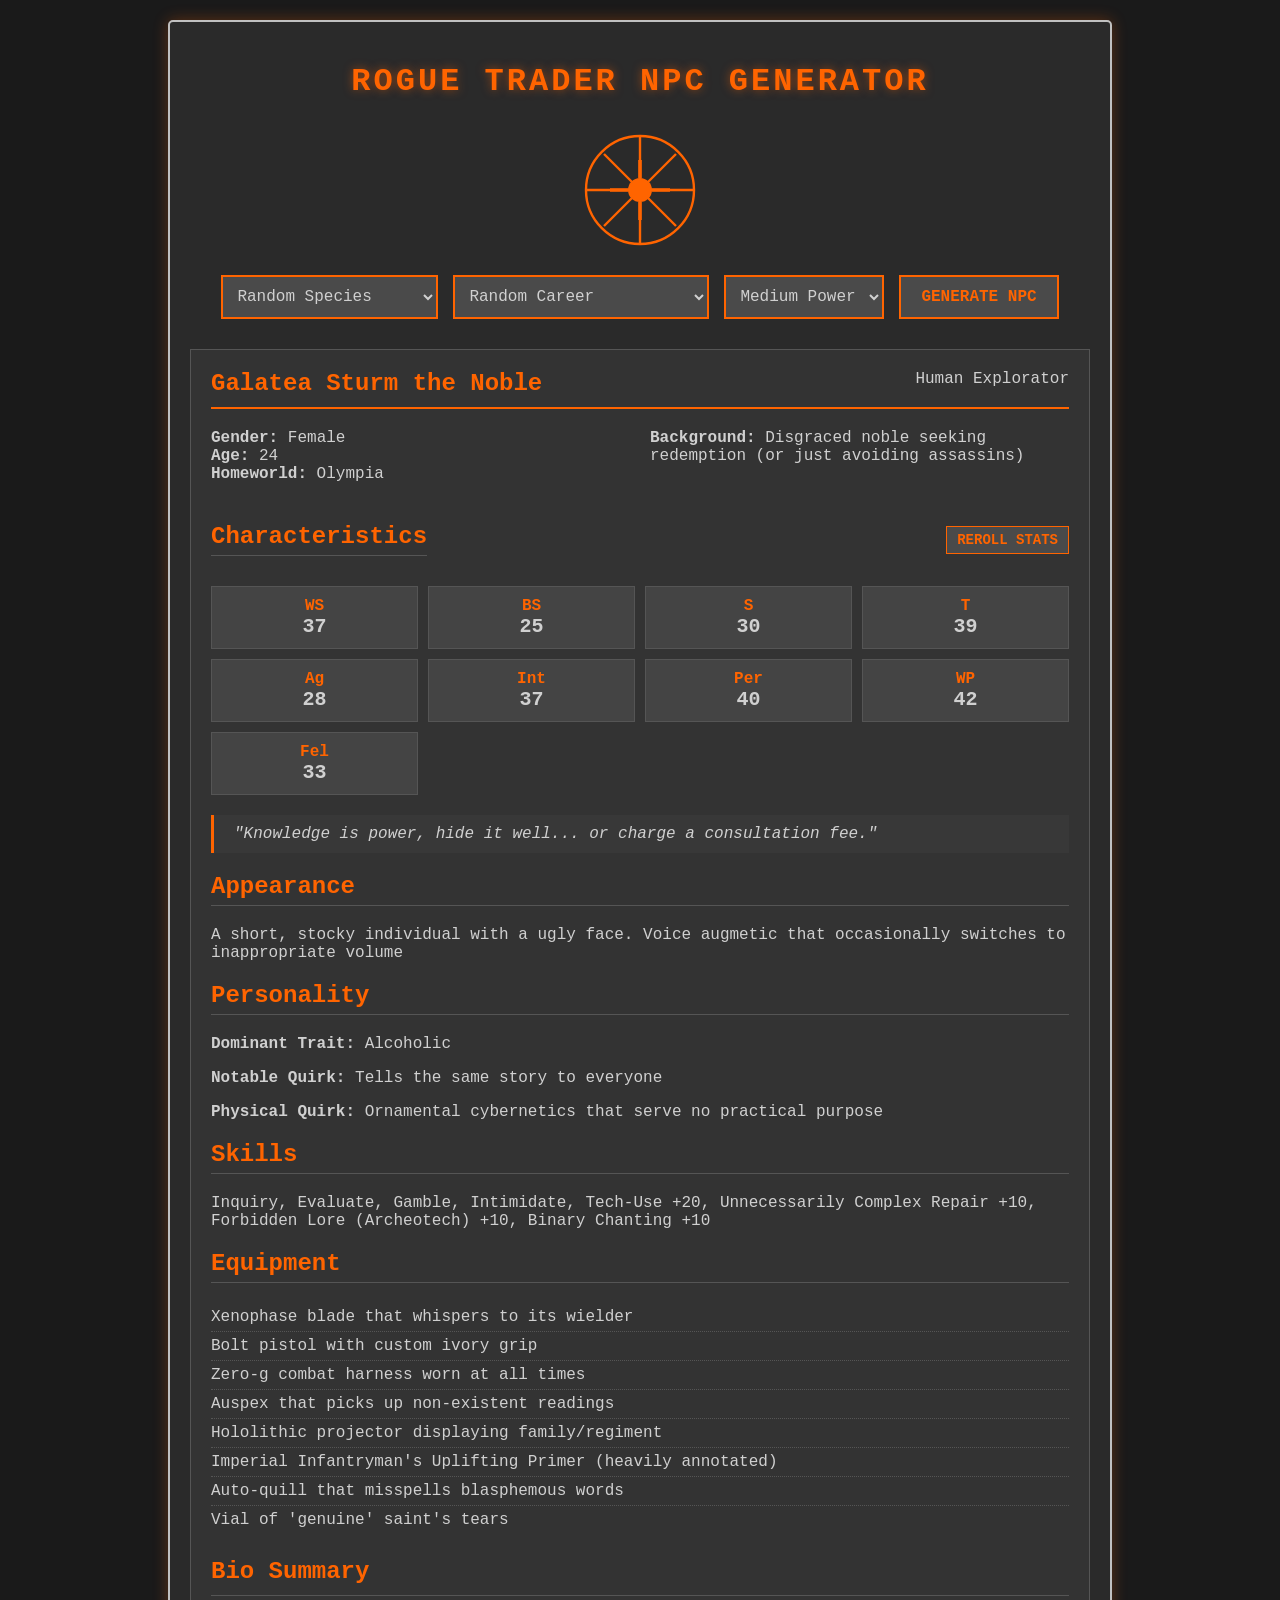
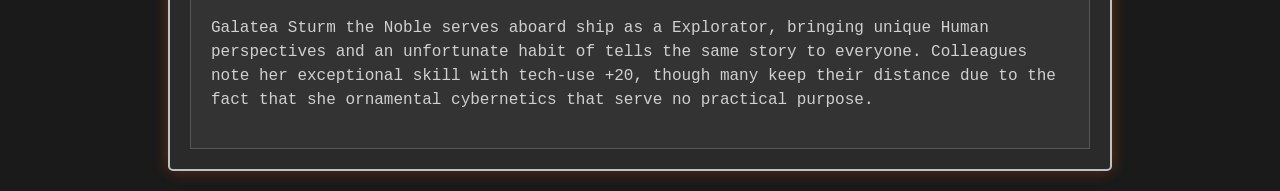
==== commit f45d7204: "reroll" ====
--- a/index.html
+++ b/index.html
@@ -121,6 +121,28 @@
             font-size: 20px;
             font-weight: bold;
         }
+        .characteristics-header {
+            display: flex;
+            justify-content: space-between;
+            align-items: center;
+            margin-bottom: 10px;
+        }
+        .reroll-button {
+            background-color: #4a4a4a;
+            color: #ff6400;
+            border: 1px solid #ff6400;
+            padding: 5px 10px;
+            cursor: pointer;
+            font-family: 'Courier New', monospace;
+            font-weight: bold;
+            font-size: 14px;
+            text-transform: uppercase;
+            transition: all 0.3s;
+        }
+        .reroll-button:hover {
+            background-color: #ff6400;
+            color: #000;
+        }
         .bio {
             line-height: 1.5;
         }
@@ -192,6 +214,12 @@
                 <option value="seneschal">Seneschal</option>
                 <option value="void-master">Void-Master</option>
                 <option value="astropath_transcendent">Astropath Transcendent</option>
+            </select>
+            
+            <select id="power-level-select">
+                <option value="medium">Medium Power</option>
+                <option value="easy">Low Power</option>
+                <option value="hard">High Power</option>
             </select>
             
             <button id="generate-button">Generate NPC</button>
@@ -493,8 +521,19 @@
         }
         
         function generateCharacteristicValue() {
-            // Generate values between 25-45 as base stats
-            return randomInt(25, 45);
+            // Get the selected power level
+            const powerLevel = document.getElementById('power-level-select').value;
+            
+            // Generate values based on power level
+            switch(powerLevel) {
+                case 'easy':
+                    return randomInt(20, 35); // Lower stats for easy mode
+                case 'hard':
+                    return randomInt(35, 50); // Higher stats for hard mode
+                case 'medium':
+                default:
+                    return randomInt(25, 45); // Default medium stats
+            }
         }
         
         function generateName(species) {
@@ -1182,6 +1221,10 @@
                     </div>
                 </div>
                 
+                <div class="characteristics-header">
+                    <h2>Characteristics</h2>
+                    <button id="reroll-stats-button" class="reroll-button">Reroll Stats</button>
+                </div>
                 <div class="characteristics">
                     <div class="characteristic">
                         <div class="stat-name">WS</div>
@@ -1275,6 +1318,33 @@
             return pickRandom(bioTemplates);
         }
         
+        // Function to reroll just the stats
+        function rerollStats() {
+            // Get the stat value elements
+            const statValues = document.querySelectorAll('.stat-value');
+            
+            // Generate new stats
+            const newStats = {
+                WS: generateCharacteristicValue(),
+                BS: generateCharacteristicValue(),
+                S: generateCharacteristicValue(),
+                T: generateCharacteristicValue(),
+                Ag: generateCharacteristicValue(),
+                Int: generateCharacteristicValue(),
+                Per: generateCharacteristicValue(),
+                WP: generateCharacteristicValue(),
+                Fel: generateCharacteristicValue()
+            };
+            
+            // Update the stat values in the DOM
+            const statNames = ['WS', 'BS', 'S', 'T', 'Ag', 'Int', 'Per', 'WP', 'Fel'];
+            statValues.forEach((element, index) => {
+                if (index < statNames.length) {
+                    element.textContent = newStats[statNames[index]];
+                }
+            });
+        }
+        
         // Event listener for the generate button
         document.getElementById('generate-button').addEventListener('click', function() {
             const character = generateNPC();
@@ -1285,7 +1355,19 @@
         window.onload = function() {
             const character = generateNPC();
             displayCharacter(character);
+            
+            // Add event listener for the reroll stats button
+            document.getElementById('reroll-stats-button').addEventListener('click', rerollStats);
         };
+        
+        // Add event listener for the reroll stats button after character display
+        document.addEventListener('DOMContentLoaded', function() {
+            document.addEventListener('click', function(event) {
+                if (event.target && event.target.id === 'reroll-stats-button') {
+                    rerollStats();
+                }
+            });
+        });
     </script>
 </body>
-</html>+</html>
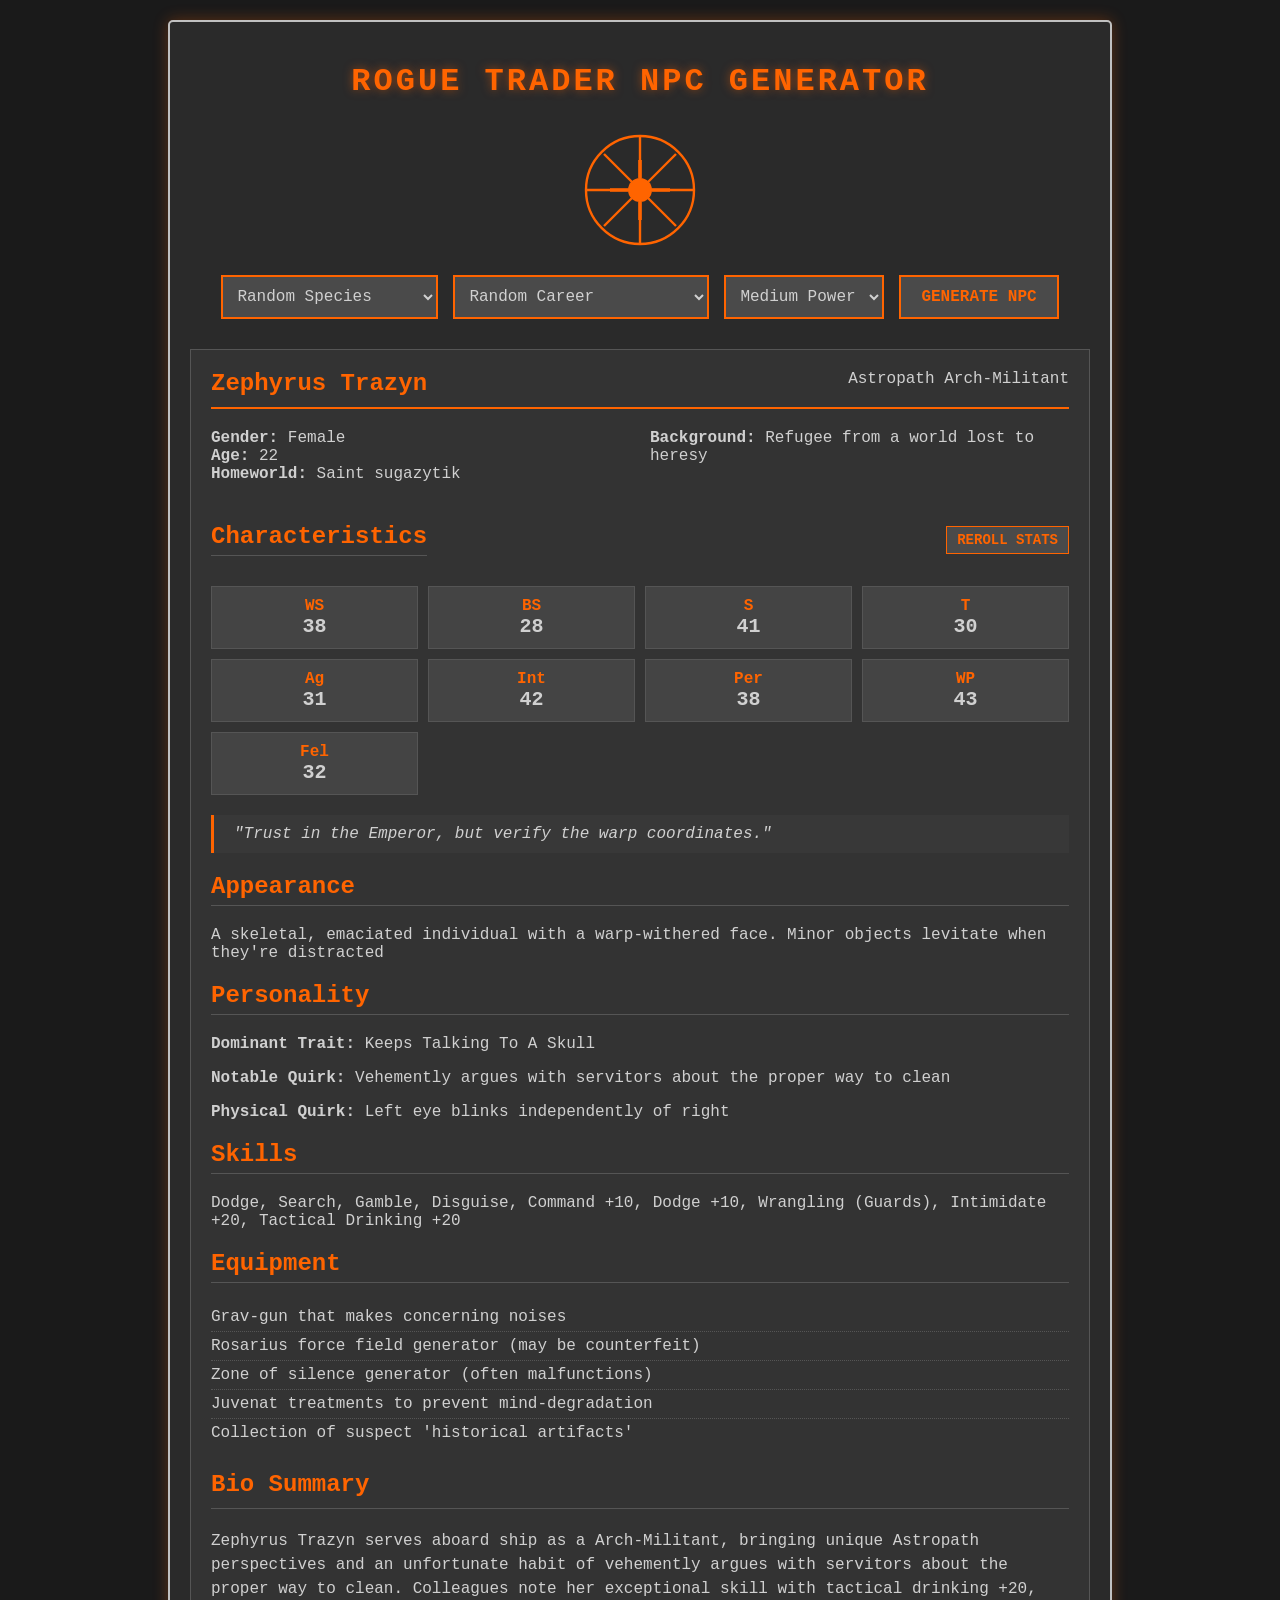
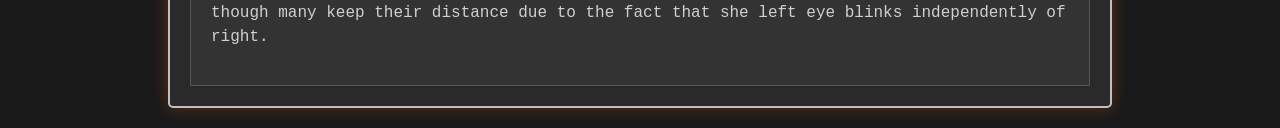
==== commit 3dabf9c8: "fix" ====
--- a/index.html
+++ b/index.html
@@ -1302,17 +1302,59 @@
         }
         
         function generateBioSummary(character) {
+            // Helper function to fix grammatical issues in quirks and traits
+            function fixGrammar(text, pronoun) {
+                // Fix verb forms after "to"
+                text = text.replace(/to (\w+)s\b/g, "to $1");
+                
+                // Fix phrases that need "has a" or "having a" before them
+                if (text.match(/^(collection|jar|vial|set|assortment|array|series|group|handful|bunch|pile|stack|hoard)/i)) {
+                    text = "has a " + text;
+                }
+                
+                // Fix phrases that start with verbs that need to be gerunds after "can be observed"
+                if (text.match(/^(carries|keeps|gives|takes|makes|uses|wears|performs|quotes|tells|writes|yells|believes|maintains|knows|salutes|yields|zealously guards)/i)) {
+                    text = text.replace(/^(\w+)s\b/, "$1ing");
+                    
+                    // Special case for "zealously guards"
+                    text = text.replace(/^zealously guards/i, "zealously guarding");
+                }
+                
+                // Fix "never removes helmet" case
+                if (text.toLowerCase() === "never removes helmet") {
+                    text = "never removing " + pronoun + " helmet";
+                }
+                
+                // Fix "zero concept" case
+                if (text.match(/^zero /i)) {
+                    text = "has " + text;
+                }
+                
+                return text;
+            }
+            
+            // Get pronouns based on gender
+            const subjPronoun = character.gender === "Male" ? "he" : character.gender === "Female" ? "she" : "they";
+            const objPronoun = character.gender === "Male" ? "him" : character.gender === "Female" ? "her" : "them";
+            const possPronoun = character.gender === "Male" ? "his" : character.gender === "Female" ? "her" : "their";
+            const reflexPronoun = character.gender === "Male" ? "himself" : character.gender === "Female" ? "herself" : "themselves";
+            
+            // Fix grammar in personality traits and quirks
+            const traitFixed = fixGrammar(character.personality.trait.toLowerCase(), possPronoun);
+            const quirkFixed = fixGrammar(character.personality.quirk.toLowerCase(), possPronoun);
+            const physicalFixed = fixGrammar(character.personality.physical.toLowerCase(), possPronoun);
+            
             // Generate a humorous bio based on character traits
             const bioTemplates = [
-                `${character.name} hails from the ${character.homeworld === "Unknown" ? "mysterious depths of an unknown world" : character.homeworld}, where ${character.gender === "Male" ? "he" : character.gender === "Female" ? "she" : "they"} developed a profound ${character.personality.trait.toLowerCase()} streak. Now serving as a ${character.career}, ${character.gender === "Male" ? "he" : character.gender === "Female" ? "she" : "they"} can often be found ${character.personality.quirk.toLowerCase()}. Crewmates have learned to tolerate the fact that ${character.gender === "Male" ? "he" : character.gender === "Female" ? "she" : "they"} ${character.personality.physical.toLowerCase()}.`,
-                
-                `Born amid the ${character.homeworld === "Unknown" ? "unknown reaches of space" : "distinctive culture of " + character.homeworld}, ${character.name} spent years developing an expertise in ${character.skills[0].toLowerCase()} and ${character.skills.length > 1 ? character.skills[1].toLowerCase() : "avoiding direct questions"}. As a ${character.species} ${character.career}, ${character.gender === "Male" ? "his" : character.gender === "Female" ? "her" : "their"} tendency to ${character.personality.quirk.toLowerCase()} has proven surprisingly useful, though superiors remain concerned about reports that ${character.gender === "Male" ? "he" : character.gender === "Female" ? "she" : "they"} ${character.personality.physical.toLowerCase()}.`,
-                
-                `${character.name} serves aboard ship as a ${character.career}, bringing unique ${character.species} perspectives and an unfortunate habit of ${character.personality.quirk.toLowerCase()}. Colleagues note ${character.gender === "Male" ? "his" : character.gender === "Female" ? "her" : "their"} exceptional skill with ${character.skills.length > 0 ? character.skills[Math.floor(Math.random() * character.skills.length)].toLowerCase() : "avoiding work"}, though many keep their distance due to the fact that ${character.gender === "Male" ? "he" : character.gender === "Female" ? "she" : "they"} ${character.personality.physical.toLowerCase()}.`,
-                
-                `After an incident involving ${pickRandom(["a misplaced plasma core", "three inebriated navigators", "a surprisingly intelligent servitor", "contraband xenos artifacts", "unauthorized use of ship resources", "a case of mistaken identity", "experimental combat stimms", "the captain's favorite amasec", "falsified service records", "a gambling debt gone wrong"])}, ${character.name} found ${character.gender === "Male" ? "himself" : character.gender === "Female" ? "herself" : "themselves"} reassigned as a ${character.career}. Despite being ${character.personality.trait.toLowerCase()}, ${character.gender === "Male" ? "he" : character.gender === "Female" ? "she" : "they"} has proven unexpectedly adept, though shipmates remain wary of ${character.gender === "Male" ? "his" : character.gender === "Female" ? "her" : "their"} tendency to ${character.personality.quirk.toLowerCase()}.`,
-                
-                `It is said among the crew that ${character.name} once ${pickRandom(["single-handedly defeated an ork raiding party", "outdrank an entire Guard regiment", "survived three standard weeks in a malfunctioning savior pod", "made a profit trading with Eldar corsairs", "memorized an entire sector's worth of warp routes", "talked a customs official into paying them", "accidentally discovered a lost human colony", "bluffed their way out of a Chaos cultist ritual", "invented a still that turns engine coolant into fine amasec", "caught a tyranid genestealer with a fishing rod"])}, though nobody has verified this claim. What is certain is that this ${character.species} ${character.career} is notoriously ${character.personality.trait.toLowerCase()} and can frequently be observed ${character.personality.quirk.toLowerCase()}.`
+                `${character.name} hails from the ${character.homeworld === "Unknown" ? "mysterious depths of an unknown world" : character.homeworld}, where ${subjPronoun} developed a profound ${traitFixed} streak. Now serving as a ${character.career}, ${subjPronoun} can often be found ${quirkFixed}. Crewmates have learned to tolerate the fact that ${subjPronoun} ${physicalFixed}.`,
+                
+                `Born amid the ${character.homeworld === "Unknown" ? "unknown reaches of space" : "distinctive culture of " + character.homeworld}, ${character.name} spent years developing an expertise in ${character.skills[0].toLowerCase()} and ${character.skills.length > 1 ? character.skills[1].toLowerCase() : "avoiding direct questions"}. As a ${character.species} ${character.career}, ${possPronoun} tendency to ${quirkFixed} has proven surprisingly useful, though superiors remain concerned about reports that ${subjPronoun} ${physicalFixed}.`,
+                
+                `${character.name} serves aboard ship as a ${character.career}, bringing unique ${character.species} perspectives and an unfortunate habit of ${quirkFixed}. Colleagues note ${possPronoun} exceptional skill with ${character.skills.length > 0 ? character.skills[Math.floor(Math.random() * character.skills.length)].toLowerCase() : "avoiding work"}, though many keep their distance due to the fact that ${subjPronoun} ${physicalFixed}.`,
+                
+                `After an incident involving ${pickRandom(["a misplaced plasma core", "three inebriated navigators", "a surprisingly intelligent servitor", "contraband xenos artifacts", "unauthorized use of ship resources", "a case of mistaken identity", "experimental combat stimms", "the captain's favorite amasec", "falsified service records", "a gambling debt gone wrong"])}, ${character.name} found ${reflexPronoun} reassigned as a ${character.career}. Despite ${traitFixed.startsWith("being ") ? traitFixed : "being " + traitFixed}, ${subjPronoun} has proven unexpectedly adept, though shipmates remain wary of ${possPronoun} tendency to ${quirkFixed}.`,
+                
+                `It is said among the crew that ${character.name} once ${pickRandom(["single-handedly defeated an ork raiding party", "outdrank an entire Guard regiment", "survived three standard weeks in a malfunctioning savior pod", "made a profit trading with Eldar corsairs", "memorized an entire sector's worth of warp routes", "talked a customs official into paying them", "accidentally discovered a lost human colony", "bluffed their way out of a Chaos cultist ritual", "invented a still that turns engine coolant into fine amasec", "caught a tyranid genestealer with a fishing rod"])}, though nobody has verified this claim. What is certain is that this ${character.species} ${character.career} is notoriously ${traitFixed} and can frequently be observed ${quirkFixed}.`
             ];
             
             return pickRandom(bioTemplates);
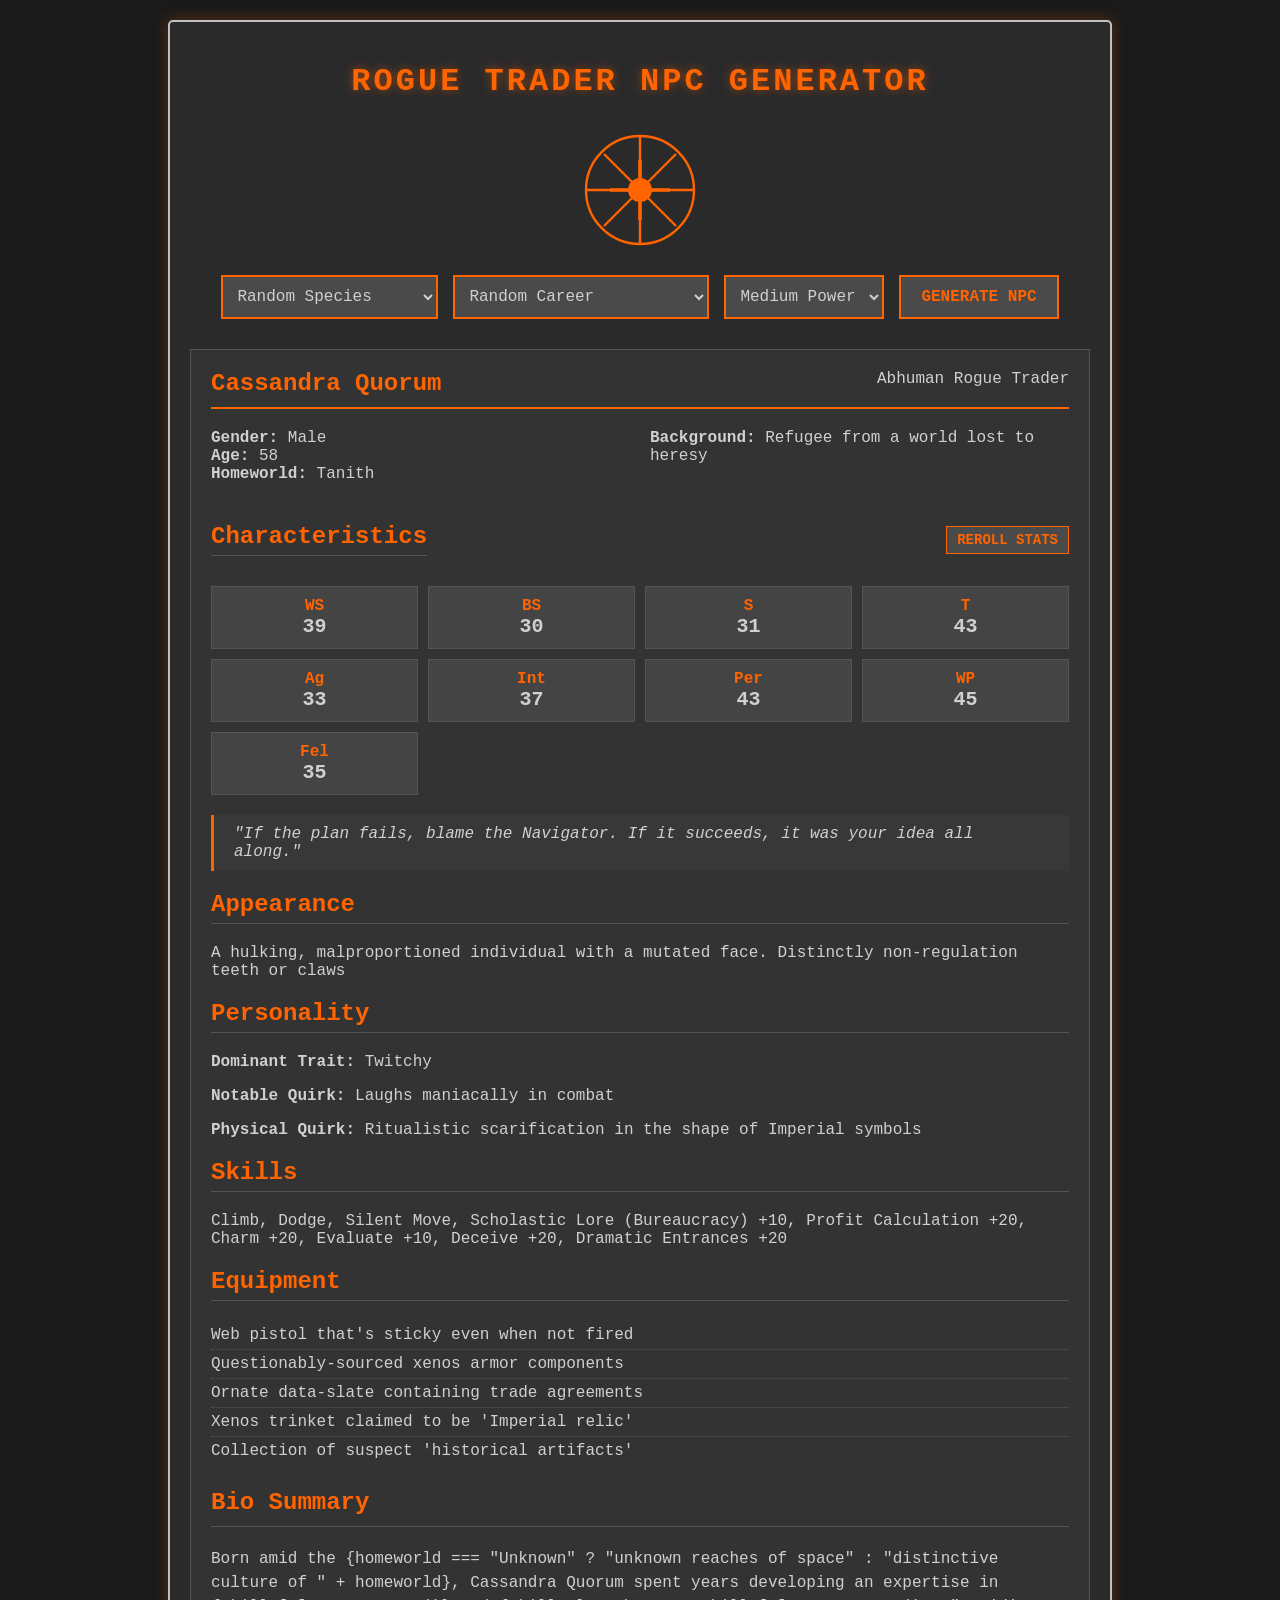
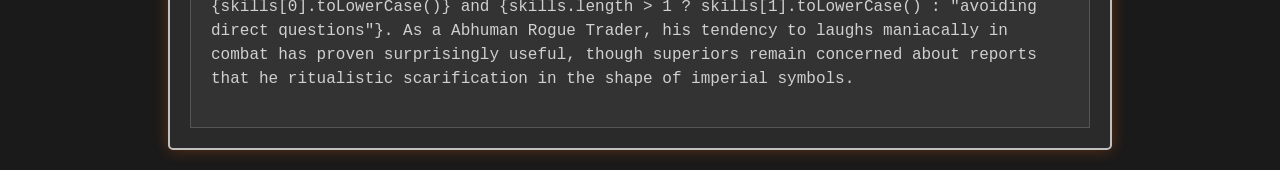
==== commit de43d943: "refactoring" ====
--- a/index.html
+++ b/index.html
@@ -4,181 +4,7 @@
     <meta charset="UTF-8">
     <meta name="viewport" content="width=device-width, initial-scale=1.0">
     <title>Warhammer 40k Rogue Trader - NPC Generator</title>
-    <style>
-        body {
-            font-family: 'Courier New', monospace;
-            background-color: #1a1a1a;
-            color: #d0d0d0;
-            margin: 0;
-            padding: 20px;
-        }
-        .container {
-            max-width: 900px;
-            margin: 0 auto;
-            background-color: #2a2a2a;
-            padding: 20px;
-            border: 2px solid #c0c0c0;
-            border-radius: 5px;
-            box-shadow: 0 0 15px rgba(255, 100, 0, 0.3);
-        }
-        h1 {
-            color: #ff6400;
-            text-align: center;
-            text-transform: uppercase;
-            letter-spacing: 3px;
-            margin-bottom: 30px;
-            text-shadow: 0 0 10px rgba(255, 100, 0, 0.5);
-        }
-        .imperial-seal {
-            text-align: center;
-            margin-bottom: 20px;
-        }
-        .imperial-seal svg {
-            width: 120px;
-            height: 120px;
-            fill: #ff6400;
-        }
-        .control-panel {
-            display: flex;
-            justify-content: center;
-            gap: 15px;
-            margin-bottom: 30px;
-            flex-wrap: wrap;
-        }
-        button {
-            background-color: #4a4a4a;
-            color: #ff6400;
-            border: 2px solid #ff6400;
-            padding: 10px 20px;
-            cursor: pointer;
-            font-family: 'Courier New', monospace;
-            font-weight: bold;
-            font-size: 16px;
-            text-transform: uppercase;
-            transition: all 0.3s;
-        }
-        button:hover {
-            background-color: #ff6400;
-            color: #000;
-        }
-        select {
-            background-color: #4a4a4a;
-            color: #d0d0d0;
-            border: 2px solid #ff6400;
-            padding: 10px;
-            font-family: 'Courier New', monospace;
-            font-size: 16px;
-        }
-        .character-sheet {
-            background-color: #333;
-            padding: 20px;
-            border: 1px solid #555;
-            margin-top: 20px;
-        }
-        .sheet-header {
-            display: flex;
-            justify-content: space-between;
-            border-bottom: 2px solid #ff6400;
-            padding-bottom: 10px;
-            margin-bottom: 20px;
-        }
-        .character-name {
-            font-size: 24px;
-            color: #ff6400;
-            font-weight: bold;
-        }
-        .character-info {
-            display: grid;
-            grid-template-columns: 1fr 1fr;
-            gap: 20px;
-            margin-bottom: 20px;
-        }
-        .traits, .skills, .equipment {
-            margin-bottom: 20px;
-        }
-        h2 {
-            color: #ff6400;
-            border-bottom: 1px solid #555;
-            padding-bottom: 5px;
-        }
-        .characteristics {
-            display: grid;
-            grid-template-columns: repeat(4, 1fr);
-            gap: 10px;
-            margin-bottom: 20px;
-        }
-        .characteristic {
-            background-color: #444;
-            padding: 10px;
-            border: 1px solid #555;
-            text-align: center;
-        }
-        .stat-name {
-            color: #ff6400;
-            font-weight: bold;
-        }
-        .stat-value {
-            font-size: 20px;
-            font-weight: bold;
-        }
-        .characteristics-header {
-            display: flex;
-            justify-content: space-between;
-            align-items: center;
-            margin-bottom: 10px;
-        }
-        .reroll-button {
-            background-color: #4a4a4a;
-            color: #ff6400;
-            border: 1px solid #ff6400;
-            padding: 5px 10px;
-            cursor: pointer;
-            font-family: 'Courier New', monospace;
-            font-weight: bold;
-            font-size: 14px;
-            text-transform: uppercase;
-            transition: all 0.3s;
-        }
-        .reroll-button:hover {
-            background-color: #ff6400;
-            color: #000;
-        }
-        .bio {
-            line-height: 1.5;
-        }
-        .equipment-list {
-            list-style-type: none;
-            padding-left: 0;
-        }
-        .equipment-list li {
-            padding: 5px 0;
-            border-bottom: 1px dotted #555;
-        }
-        .equipment-list li:last-child {
-            border-bottom: none;
-        }
-        .flavor-quote {
-            font-style: italic;
-            margin: 20px 0;
-            padding: 10px 20px;
-            border-left: 3px solid #ff6400;
-            background-color: #383838;
-        }
-        .npc-portrait {
-            text-align: center;
-            margin-top: 20px;
-            padding: 10px;
-            background-color: #383838;
-            border: 1px solid #555;
-        }
-        .debug {
-            margin-top: 20px;
-            padding: 10px;
-            background-color: #333;
-            border: 1px solid #555;
-            display: none;
-        }
-    </style>
+    <link rel="stylesheet" href="styles.css">
 </head>
 <body>
     <div class="container">
@@ -230,271 +56,33 @@
         </div>
     </div>
 
+    <!-- Import data files -->
+    <script src="data/species.js"></script>
+    <script src="data/careers.js"></script>
+    <script src="data/human-first-names.js"></script>
+    <script src="data/mechanicus-names.js"></script>
+    <script src="data/navigator-names.js"></script>
+    <script src="data/last-names.js"></script>
+    <script src="data/titles.js"></script>
+    <script src="data/personality-traits.js"></script>
+    <script src="data/quirks.js"></script>
+    <script src="data/physical-quirks.js"></script>
+    <script src="data/equipment-weapons.js"></script>
+    <script src="data/equipment-armor.js"></script>
+    <script src="data/equipment-gear.js"></script>
+    <script src="data/navigator-equipment.js"></script>
+    <script src="data/tech-priest-equipment.js"></script>
+    <script src="data/astropath-equipment.js"></script>
+    <script src="data/rogue-trader-equipment.js"></script>
+    <script src="data/flavor-quotes.js"></script>
+    <script src="data/quirky-items.js"></script>
+    <script src="data/homeworlds.js"></script>
+    <script src="data/backgrounds.js"></script>
+    <script src="data/appearance.js"></script>
+    <script src="data/skills.js"></script>
+    <script src="data/bio-templates.js"></script>
+
     <script>
-        // Data arrays for generation
-        const SPECIES = {
-            human: { name: "Human", weight: 50 },
-            abhuman: { name: "Abhuman", weight: 15 },
-            adeptus_mechanicus: { name: "Adeptus Mechanicus", weight: 15 },
-            navigator: { name: "Navigator", weight: 10 },
-            astropath: { name: "Astropath", weight: 5 },
-            sensei: { name: "Sensei", weight: 3 },
-            xenobreed: { name: "Xenobreed", weight: 2 }
-        };
-        
-        const CAREERS = {
-            arch_militant: { name: "Arch-Militant", weight: 20 },
-            explorator: { name: "Explorator", weight: 15 },
-            missionary: { name: "Missionary", weight: 15 },
-            navigator: { name: "Navigator", weight: 10 },
-            rogue_trader: { name: "Rogue Trader", weight: 10 },
-            seneschal: { name: "Seneschal", weight: 15 },
-            void_master: { name: "Void-Master", weight: 10 },
-            astropath_transcendent: { name: "Astropath Transcendent", weight: 5 }
-        };
-        
-        const HUMAN_FIRST_NAMES = [
-            "Abalus", "Belus", "Castor", "Drusus", "Egan", "Felix", "Gallus", "Hector", 
-            "Ignatius", "Jurgen", "Karius", "Lucius", "Magnus", "Nero", "Octavian", "Petrus", 
-            "Quintus", "Rufus", "Septimus", "Titus", "Ulysses", "Varus", "Wulfrik", "Xander", 
-            "Yarrick", "Zephyrus", "Artemisia", "Belladonna", "Cassandra", "Drusilla", "Eleni", 
-            "Flavia", "Galatea", "Helena", "Iona", "Julia", "Korina", "Lucilla", "Minerva", 
-            "Neptunia", "Octavia", "Priscilla", "Quintilla", "Rhea", "Selene", "Theodora", 
-            "Ursula", "Valeria", "Wilhelmina", "Xanthia", "Yseult", "Zenobia"
-        ];
-        
-        const MECHANICUS_NAMES = [
-            "Algorith", "Binarius", "Cogitator", "Datasmith", "Enginseer", "Ferrum", "Gamma-216", 
-            "Hexadecimal", "Integratus", "Juvius-Theta", "Kappa-892", "Logis", "Mech-Wright", 
-            "Noospheric", "Omni-937", "Primus", "Quantum", "Reductor", "Servitor-001", "Teknis", 
-            "Unit-ZX92", "Vox-Machina", "Watt-743", "Xerxes-Alpha", "Yoctologic", "Zed-Lambda"
-        ];
-        
-        const NAVIGATOR_NAMES = [
-            "Absolom", "Belisarius", "Cephus", "Demetrius", "Ethriel", "Filius", "Gaius", 
-            "Hieronomus", "Ishmael", "Jordanus", "Keebler", "Lotharion", "Morpheus", "Nemo", 
-            "Oberstein", "Phaeton", "Quintax", "Romulus", "Sirius", "Thaddeus", "Uriel", 
-            "Vandrex", "Wolsey", "Xanthus", "Yorick", "Zeno"
-        ];
-        
-        const LAST_NAMES = [
-            "Agrippina", "Balthazar", "Cawdor", "Degallio", "Escher", "Fortunus", "Greel", 
-            "Helmawr", "Integritus", "Jerico", "Kell", "Lex", "Maximus", "Noctis", "Orlock", 
-            "Phalanx", "Quorum", "Rex", "Sturm", "Trazyn", "Ulanti", "Vex", "Winterscale", 
-            "Xerxes", "Yul", "Zar", "Blackwood", "Coldsoul", "Darhk", "Fireheart", "Goldenhand", 
-            "Ironhide", "Nightshade", "Stormbringer", "Trueheart", "Wolfsbane"
-        ];
-        
-        const TITLES = [
-            "the Bold", "the Brave", "the Cruel", "the Daring", "the Enlightened", "the Fated", 
-            "the Glorious", "the Heretical", "the Impious", "the Judged", "the Killer", "the Lost", 
-            "the Magnificent", "the Noble", "the Omniscient", "the Pious", "the Questionable", 
-            "the Ruthless", "the Sinful", "the Terrible", "the Unmerciful", "the Vengeful", 
-            "the Wicked", "the Xenophobic", "the Yielding", "the Zealous"
-        ];
-        
-        const PERSONALITY_TRAITS = [
-            "Alcoholic", "Boastful", "Calculating", "Daring", "Eccentric", "Flamboyant", 
-            "Gluttonous", "Hypochondriac", "Impatient", "Jovial", "Kleptomaniac", "Loquacious", 
-            "Melancholic", "Neurotic", "Obsessive", "Paranoid", "Quirky", "Ruthless", "Superstitious", 
-            "Twitchy", "Unhinged", "Verbose", "Whimsical", "Xenophobic", "Yearning", "Zealous",
-            "Absurdly Formal", "Believes They're A Saint", "Collects Oddities", "Despises Technology", 
-            "Everything Is A Conspiracy", "Fancies Themselves A Poet", "Grox Racing Enthusiast", 
-            "Has Named Every Weapon", "Insists On Using Archaic Terms", "Judges Everyone's Uniform", 
-            "Keeps Talking To A Skull", "Laughs At Inappropriate Times", "Must Touch Every Doorway", 
-            "Never Removes Helmet", "Only Speaks In Tercets", "Practices Combat Stances Everywhere", 
-            "Quotes Regulations Constantly", "Refers To Self In Third Person", "Suspects Everyone Is Possessed", 
-            "Talks To Machine Spirits Aloud", "Uses Unnecessarily Complex Words", "Very Concerned About Retirement Plan", 
-            "Wears Far Too Many Medals", "Xenos Cuisine Connoisseur", "Yearly Pilgrimages To Random Planets", 
-            "Zero Understanding Of Personal Space"
-        ];
-        
-        const QUIRKS = [
-            "Always carries a lucky charm", "Believes the ship is haunted", "Cannot stand the color green", 
-            "Donates half of earnings to obscure cult", "Excessive personal grooming", "Fears open spaces", 
-            "Gives names to all weapons", "Has a collection of xenos teeth", "Insists on wearing ceremonial garb at all times", 
-            "Jumps at sudden noises", "Keeps a journal of others' sins", "Laughs maniacally in combat", 
-            "Must check equipment exactly three times", "Never speaks above a whisper", "Only eats food that's blue", 
-            "Performs the sign of the aquila constantly", "Quotes the Tactica Imperialis inappropriately", 
-            "Refuses to make eye contact", "Speaks in third person", "Tells the same story to everyone", 
-            "Uses unnecessarily flowery language", "Venerates a specific piece of equipment", 
-            "Writes poetry about ship components", "Xenophobic to comical degrees", 
-            "Yells instead of speaking normally", "Zero concept of personal space",
-            "Believes they're being followed by a spectral ork", "Carries conversation with servo-skull that isn't there", 
-            "Developed allergy to standard-issue lasguns", "Established a tiny shrine in every room they frequent", 
-            "Files daily complaints about the ship's artificial gravity", "Genuinely thinks servitors understand jokes", 
-            "Has memorized thousands of Imperial saints, cites them for every situation", "Interprets regulations with creative flexibility", 
-            "Jury-rigs everything, even things that work perfectly", "Knows exactly how many steps to every location on the ship", 
-            "Lost a bet with a tech-priest and speaks in binary when nervous", "Maintains a detailed log of everyone's snoring patterns", 
-            "Named every single rat on the ship", "Opens doors with elbows to avoid 'contamination'", 
-            "Plays high-stakes regicide against imaginary opponents", "Queries the Emperor for guidance on trivial matters", 
-            "Replaces every tenth word with 'heresy'", "Salutes inanimate objects that resemble Imperial eagles", 
-            "Takes credit for victories that happened before their birth", "Uses elaborate hand signals that nobody understands", 
-            "Vehemently argues with servitors about the proper way to clean", "Wears a different hat for each day of the ship's cycle", 
-            "Xeroxes face on all official documents 'for security'", "Yields to hallway traffic that isn't there", 
-            "Zealously guards personal mug as if it contains secrets of the Imperium"
-        ];
-        
-        const PHYSICAL_QUIRKS = [
-            "Ancient augmetic eye constantly recalibrating", "Bionic hand that makes inappropriate gestures randomly", 
-            "Collection of scars arranged to form constellations", "Decorative but non-functional extra armor plates", 
-            "Elaborate facial tattoos of questionable Imperial symbolism", "Face twitches when lying or nervous", 
-            "Gold-plated teeth with engravings of tiny skulls", "Has different colored eyes that seem to change shade", 
-            "Impressive collection of ear piercings from different worlds", "Jaw clicks loudly during tense situations", 
-            "Keeps a small rodent in a coat pocket as a pet", "Left eye blinks independently of right", 
-            "Massive beard containing hidden emergency supplies", "Neck covered in devotional purity seals", 
-            "Ornamental cybernetics that serve no practical purpose", "Perpetually smells of sacred incense and engine oil", 
-            "Questionable amateur surgery scars", "Ritualistic scarification in the shape of Imperial symbols", 
-            "Skin condition that glows faintly in darkness", "Tattooed a full copy of ship regulations on back", 
-            "Unusual gait due to poorly-fitted augmetic leg", "Vat-grown replacement ear that's noticeably the wrong size", 
-            "Wears gloves with individual fingers cut off in specific pattern", "Xenograft skin patch of unusual color and texture", 
-            "Yellow teeth filed to points 'for emergencies'", "Zealously polishes chrome dome daily"
-        ];
-
-        const EQUIPMENT_WEAPONS = [
-            "Ancient family heirloom chainsword", "Bolt pistol with custom ivory grip", "Combi-weapon that jams dramatically", 
-            "Dueling laspistol with ornate filigree", "Elegant power sword with flickering energy field", 
-            "Flamingly ostentatious plasma pistol", "Grav-gun that makes concerning noises", 
-            "Heavy bolter (inappropriately carried for their size)", "Inferno pistol with saint's effigy", 
-            "Jokaero-modified meltagun", "Krak grenades kept in ornamental pouch", 
-            "Long-las with unnecessary number of scopes", "Melta bombs treated as casual accessories", 
-            "Needlessly complex archeotech weapon", "Overcharged laspistol (burns through power packs)", 
-            "Power maul with 'Gentle Persuasion' engraved on side", "Quaintly decorated shotgun with spread issues", 
-            "Refractor field generator that occasionally shorts out", "Servo-skull with mounted stub gun", 
-            "Thunder hammer too large to practically wield", "Unnecessarily serrated combat knife collection", 
-            "Volkite serpenta of dubious authenticity", "Web pistol that's sticky even when not fired", 
-            "Xenophase blade that whispers to its wielder", "Yet another hidden blade in boot/sleeve/hat", 
-            "Zero-point energy disruptor (actually just a painted lasgun)"
-        ];
-
-        const EQUIPMENT_ARMOR = [
-            "Artificer carapace armor with religious inscriptions", "Bulky flak armor covered in unnecessary pouches", 
-            "Carapace armor with trophy racks", "Dented power armor of questionable origins", 
-            "Elegant mesh undersuit beneath formal attire", "Flak coat lined with purity seals", 
-            "Gaudy golden pauldrons that blind in direct light", "Heavy storm trooper carapace with custom paint", 
-            "Imperial Navy void suit modified for daily wear", "Jury-rigged refractor field prone to fluctuations", 
-            "Kaskrin-pattern carapace with personal modifications", "Light mesh armor beneath lavish clothing", 
-            "Mesh undersuit with dramatic greatcoat", "Naval officer's uniform reinforced with armor plates", 
-            "Ornamental armor more decorative than protective", "Power armor limb segments mixed with regular clothing", 
-            "Questionably-sourced xenos armor components", "Rosarius force field generator (may be counterfeit)", 
-            "Segmented armor plates visible beneath robes", "Thermoplas mesh suit with cooling system constantly whirring", 
-            "Unnecessarily spiked pauldrons on otherwise standard armor", "Voidsuit decorated to resemble formal wear", 
-            "Worn leather longcoat concealing mesh weave", "Xenotech energy shield disguised as Imperial tech", 
-            "Yet more armor plates strapped wherever they fit", "Zero-g combat harness worn at all times"
-        ];
-
-        const EQUIPMENT_GEAR = [
-            "Auspex that picks up non-existent readings", "Battered data-slate filled with questionable picts", 
-            "Chrono that tells time on multiple worlds simultaneously", "Dataslate filled with badly-written personal memoirs", 
-            "Engraved flask of 'medicinal' amasec", "Field rations that are surprisingly gourmet", 
-            "Grapnel launcher with unnecessary gold plating", "Hololithic projector displaying family/regiment", 
-            "Imperial Infantryman's Uplifting Primer (heavily annotated)", "Joyless ration packs hoarded obsessively", 
-            "Krak grenade used as paperweight", "Luggage servitor that follows with excessive noise", 
-            "Micro-bead vox unit that occasionally broadcasts prayers", "Numerous pouches containing mysterious contents", 
-            "Overly complex multi-tool with questionable functions", "Personal vox-caster playing imperial hymns", 
-            "Quill set and parchment instead of data-slate", "Rebreather worn even in breathable atmospheres", 
-            "Servoskull companion with personality quirks", "Treasured collection of campaign medals (some invented)", 
-            "Unnecessarily large canteen full of suspicious liquid", "Vial collection of 'holy' waters from various worlds", 
-            "Wax seal kit for adding dramatic flair to orders", "Xenos trinket claimed to be 'Imperial relic'", 
-            "Yellowed purity seals applied to everything owned", "Zoom-magnoculars used inappropriately indoors"
-        ];
-
-        const NAVIGATOR_EQUIPMENT = [
-            "Astronavigation charts bound in human skin", "Blindfold woven with psychically attuned threads", 
-            "Crystal prism for warp current readings", "Divination tools of questionable Imperial approval", 
-            "Elaborate headdress concealing third eye", "Family grimoire of warp routes", 
-            "Gilded sextant for measuring empyrean angles", "Hourglass filled with warp-touched sand", 
-            "Inherited compass that doesn't point north", "Jewelry containing focusing crystals", 
-            "Kaleidoscopic lenses for different warp conditions", "Longsight spyglass claimed to see through time", 
-            "Meditation beads made from wraithbone fragments", "Nautical instruments modified for void use", 
-            "Ocular augments with multiple filtering modes", "Pendulum of unusual metal for warp dowsing", 
-            "Quill that writes in shifting colors", "Resonance tuning fork for warp harmonics", 
-            "Star charts with sections deliberately obscured", "Temporal measuring devices of archeotech origin", 
-            "Unusual helm with built-in sensory deprivation", "Vials of chemical compounds for enhancing third eye", 
-            "Warp-attuned crystals in elaborate settings", "Xenotech devices disguised as Imperial instruments", 
-            "Yarrow sticks for emergency warp path divination", "Zero-gravity navigation tools from Dark Age"
-        ];
-
-        const TECH_PRIEST_EQUIPMENT = [
-            "Arcane mechadendrite with questionable modifications", "Binary cant translator (frequently mistranslates)", 
-            "Censers of sacred machine oil", "Diagnostic scanner that makes inappropriate noises", 
-            "Electro-priest gauntlets (prone to discharge)", "Frequency scanner picking up ghost signals", 
-            "Glitching servo-skull assistant", "Heavily augmented servo-arm with personality", 
-            "Incense holders attached to every limb", "Jury-rigged omnissian axe/multitool", 
-            "Klaxon vocalizer with unnecessary volume", "Logic engine calculating meaningless probabilities", 
-            "Mechadendrite tentacles with too many attachments", "Noospheric interface that leaks data", 
-            "Omnissian sigil that glows during arguments", "Personal fabricator printing questionable objects", 
-            "Quantum stabilizer for uncertain situations", "Redundant cybernetic implants 'just in case'", 
-            "Servo-harness carrying unnecessary equipment", "Tech-priest robes with too many pockets", 
-            "Unnecessarily complex cogitator for simple tasks", "Vat-grown spare organs in jars", 
-            "Welding mechadendrite used for making points in conversation", "Xerographic memory unit filled with obscure facts", 
-            "Yield-optimizing incense blend in pressurized containers", "Zero-point energy manipulator (just a fancy magnet)"
-        ];
-
-        const ASTROPATH_EQUIPMENT = [
-            "Astral sphere focusing device", "Brain-impulse unit with custom modifications", 
-            "Crystal array for thought amplification", "Divination cards showing disturbing futures", 
-            "Empyrean echo recorder", "Focus-hood with unnecessary ornaments", 
-            "Ghost-quill that writes without being held", "Hololith projector showing psychic impressions", 
-            "Incense burner with calming psychoactive compounds", "Juvenat treatments to prevent mind-degradation", 
-            "Kinetic dampener field to prevent accidents", "Lexmechanic transcription servitor", 
-            "Mind-shielding circlet of archeotech origin", "Null-rod for psychic emergencies", 
-            "Occult tome bound in strange leather", "Psi-amplifier disguised as decorative staff", 
-            "Quietude chamber (portable)",  "Resonator crystal tuned to alpha brainwaves", 
-            "Soul-binding commemoration markings", "Telepathic amplifier with feedback issues", 
-            "Unsanctioned psychic focus objects", "Vox-recorder for messages from the beyond", 
-            "Warp-echo measuring instruments", "Xenographic thought transcriber", 
-            "Yearning pendulum for emotional detection", "Zone of silence generator (often malfunctions)"
-        ];
-
-        const ROGUE_TRADER_EQUIPMENT = [
-            "Ancient family warrant framed in gold", "Baroque dueling pistol with family crest", 
-            "Collection of exotic currency from multiple sectors", "Decorative void-compass showing home world", 
-            "Elaborate code-cylinder containing trading rights", "Family heirloom power sword", 
-            "Gilded merchant scales for precious materials", "Hololithic projector showing dynasty achievements", 
-            "Imperial writ sealed in stasis field", "Jewelry worth the GDP of small planets", 
-            "Kinetic sculpture from extinct xenos race", "Luxury chronometer with multiple world times", 
-            "Master-crafted formal outfit with hidden armor", "Navigator house alliance tokens", 
-            "Ornate data-slate containing trade agreements", "Personal teleport homer disguised as jewelry", 
-            "Quantum-locked safe containing secret documents", "Rare vintage amasec in crystal decanter", 
-            "Signet ring containing hidden poison", "Trade agreement stylus made from wraithbone", 
-            "Unique xenotech artifacts as conversation pieces", "Voting proxy icons for distant holdings", 
-            "Warrant of Trade (conspicuously displayed at all times)", "Xenos language translator (suspiciously advanced)", 
-            "Yacht-pattern shuttle keyfob prominently displayed", "Zero-g decanter set for void entertaining"
-        ];
-
-        const FLAVOR_QUOTES = [
-            "The Emperor protects, but a loaded bolter helps.",
-            "In the grim darkness of the far future, there is only war... and paperwork.",
-            "Heresy is like a tree. Its roots lie in darkness while its leaves wave in the sun.",
-            "Even a man who has nothing can still offer his life to the Emperor.",
-            "Fear the alien, the mutant, the heretic... and the ship's cook on Meatloaf Monday.",
-            "There is no such thing as innocence, only degrees of guilt... and expense reports.",
-            "The difference between heresy and faith is perspective... and who's holding the flamer.",
-            "Trust in the Emperor, but verify the warp coordinates.",
-            "Thought for the day: A suspicious mind is a healthy mind... a paranoid mind gets promotions.",
-            "Success is measured in blood; yours or your enemy's... preferably your enemy's.",
-            "If you cannot speak well of your captain, invent something implausible.",
-            "Faith grows from the barrel of a gun... accounting grows from the barrel of many guns.",
-            "For the Emperor! For the Imperium! For better quarters on Deck 7!",
-            "Only in death does duty end... retirement plans are heretical thoughts.",
-            "It's not hoarding if it's 'strategic reserves'.",
-            "The warp is like my commanding officer - incomprehensible, terrifying, and prone to sudden mood swings.",
-            "If the plan fails, blame the Navigator. If it succeeds, it was your idea all along.",
-            "My loyalty to the Imperium is matched only by my collection of contraband.",
-            "When in doubt, shoot everything and let the Emperor sort it out.",
-            "I came, I saw, I filed the appropriate requisition forms.",
-            "If you think this looks bad, you should see what we consider 'good' around here.",
-            "Better to burn out than fade away... preferably while taking heretics with you.",
-            "The Emperor may judge you, but his ammunition is expensive.",
-            "Three things are infinite: the Emperor's wisdom, human stupidity, and the ship's maintenance requests.",
-            "Speak softly and carry a big gun... or just skip the softly part.",
-            "It's only techno-heresy if a tech-priest catches you.",
-            "Knowledge is power, hide it well... or charge a consultation fee.",
-            "In the absence of orders, find something heretical and destroy it.",
-            "The difference between bravery and stupidity is whether you survive.",
-            "I don't suffer from insanity, I enjoy every minute of it... as does the voice in my bolt pistol."
-        ];
 
         // Utility functions
         function randomInt(min, max) {
@@ -577,29 +165,9 @@
         }
         
         function generateHomeworld() {
-            const worlds = [
-                "Footfall", "Port Wander", "Scintilla", "Sepheris Secundus", "Solomon", 
-                "Valhalla", "Cadia", "Armageddon", "Fenris", "Catachan", "Tanith", 
-                "Necromunda", "Krieg", "Elysia", "Mordia", "Vostroya", "Tallarn", 
-                "Macragge", "Baal", "Medusa", "Prospero", "Caliban", "Chogoris", 
-                "Nostramo", "Barbarus", "Colchis", "Inwit", "Olympia", "Deliverance"
-            ];
-            
-            const prefixes = [
-                "Holy", "Blessed", "Sacred", "Fallen", "Forgotten", "Lost", "New", "Old", 
-                "Upper", "Lower", "Greater", "Lesser", "Inner", "Outer", "Port", "Fort", 
-                "Mount", "Saint", "Emperor's", "Imperial"
-            ];
-            
-            const suffixes = [
-                "Prime", "Secundus", "Tertius", "Quartus", "Quintus", "Sextus", "Septimus", 
-                "Major", "Minor", "Superior", "Inferior", "Alpha", "Beta", "Gamma", "Delta", 
-                "Ultima", "Primus", "Magnus", "Extremis", "Maximus", "Minimus"
-            ];
-            
             // 50% chance of using an existing world
             if (Math.random() < 0.5) {
-                return pickRandom(worlds);
+                return pickRandom(HOMEWORLD_NAMES);
             }
             
             // Otherwise generate a random world name
@@ -607,7 +175,7 @@
             
             // 40% chance to add a prefix
             if (Math.random() < 0.4) {
-                name += pickRandom(prefixes) + " ";
+                name += pickRandom(HOMEWORLD_PREFIXES) + " ";
             }
             
             // Random world name (using consonants and vowels)
@@ -631,281 +199,23 @@
             
             // 30% chance to add a suffix
             if (Math.random() < 0.3) {
-                name += " " + pickRandom(suffixes);
+                name += " " + pickRandom(HOMEWORLD_SUFFIXES);
             }
             
             return name;
         }
         
         function generateBackground(species, career) {
-            const backgrounds = [
-                "Former Imperial Guard veteran with countless war stories (most obviously fabricated)",
-                "Disgraced noble seeking redemption (or just avoiding assassins)",
-                "Orphaned hive-worlder who clawed their way up from nothing",
-                "Former Administratum scribe who fled a life of tedium",
-                "Escaped indentured laborer with a talent for survival",
-                "Educated scholar with theoretical knowledge but practical inexperience",
-                "Street-smart underhiver with questionable connections",
-                "Former ecclesiarchy acolyte with crisis of faith",
-                "Merchant dynasty scion seeking adventure",
-                "Feral world savage adapting to 'civilized' life",
-                "Former Arbites enforcer who questioned orders once too often",
-                "Void-born spacer who's never set foot on a planet",
-                "Forge world laborer with unusual technical aptitude",
-                "Frontier colonist hardened by xenos encounters",
-                "Smuggler with a surprisingly strong moral code",
-                "Former ship crew pressed into service",
-                "Death world survivor with impressive scars",
-                "Agri-world farmhand seeking something more exciting",
-                "Refugee from a world lost to heresy",
-                "Former cult member still unlearning strange habits",
-                "Disgraced medicae seeking redemption",
-                "Hive gang enforcer with surprisingly sophisticated taste",
-                "Asteroid miner with a nose for valuable materials",
-                "Pilgrim who never reached their destination",
-                "Former planetary defense force trooper who survived an invasion",
-                "Bounty hunter who developed a conscience (sometimes)",
-                "Desert nomad with uncanny survival instincts",
-                "Disowned noble testing their mettle",
-                "Former bodyguard whose principal met an unfortunate end",
-                "Salvager who found something they shouldn't have"
-            ];
-            
-            // Special backgrounds based on species
-            const specialBackgrounds = {
-                adeptus_mechanicus: [
-                    "Tech-adept who questions the Omnissiah's teachings (very quietly)",
-                    "Binary cult extremist who sees the flesh as completely weak",
-                    "Data-hoarder with memory banks full of questionable information",
-                    "Forge world misfit with unorthodox modifications",
-                    "Former tech-heretek seeking redemption through service",
-                    "Curious experimenter with xeno-technology (disguised as Imperial tech)",
-                    "Technical theorist whose ideas are too radical for Mars",
-                    "Logic engine expert whose machines keep developing personalities",
-                    "Cybernetic optimization enthusiast who upgrades unnecessarily",
-                    "Traditionalist who believes technology was better 'in the old days'"
-                ],
-                navigator: [
-                    "Navigator house black sheep with unconventional methods",
-                    "Warp-seer with disturbing prophetic visions they try to ignore",
-                    "Navigator house political exile performing penance",
-                    "Third-eye mutant with an unusually strong connection to the warp",
-                    "Navigator who claims to see patterns no one else can discern",
-                    "Nautically-obsessed navigator who uses sea terminology for everything",
-                    "Navigator house scion fleeing an arranged marriage",
-                    "Warp-touched philosopher studying 'enlightenment' through navigation",
-                    "Navigator with unusual control over their third eye",
-                    "Navigator house prodigy who finds conventional routes 'boring'"
-                ],
-                astropath: [
-                    "Reluctant soul-bound psycher still traumatized by the experience",
-                    "Mind-damaged astropath with unexpected secondary abilities",
-                    "Former inquisitorial astropath who 'heard too much'",
-                    "Astropath who receives messages not intended for them",
-                    "Soul-bound telepath with fragmented Emperor visions",
-                    "Astropath who composes psychic messages as poetry",
-                    "Hyperactive astropath who sends messages with too much detail",
-                    "Former planetary communications officer drafted into imperial service",
-                    "Astropath who 'filters' messages based on personal judgment",
-                    "Mind-choir escapee seeking independent work"
-                ],
-                abhuman: [
-                    "Ratling with expensive taste and light fingers",
-                    "Ogryn with surprising intelligence they downplay for advantage",
-                    "Squat with engineering genius and tremendous grudges",
-                    "Felinid trying very hard to 'act human' around others",
-                    "Beastman proving their loyalty through excessive zeal",
-                    "Gene-bulked laborer who escaped servitude",
-                    "Night-adapted tunnel dweller uncomfortable in bright light",
-                    "Water-breathing abhuman who finds spacecraft 'too dry'",
-                    "Cold-adapted abhuman who overheats easily",
-                    "Abhuman psyker hiding abilities to avoid persecution"
-                ],
-                sensei: [
-                    "Immortal convinced their long life is a curse",
-                    "Luck-blessed adventurer oblivious to their true nature",
-                    "Charismatic leader uncomfortable with others' devotion",
-                    "Perpetual trying to leave no trace in imperial records",
-                    "Ageless wanderer seeking others of their kind",
-                    "Hero whose impressive deeds span suspiciously many decades",
-                    "Subtle psychic with unexplainable prescience",
-                    "Warrior with regenerative abilities they pass off as 'good medical care'",
-                    "Unaging strategist whose combat techniques are 'ancient family secrets'",
-                    "Genetic anomaly studied by various factions over centuries"
-                ],
-                xenobreed: [
-                    "Half-eldar outcast serving humanity to prove their worth",
-                    "Subtle genestealer hybrid unaware of their true nature",
-                    "Tau defector with 'progressive ideas' about the Imperium",
-                    "Ork-human hybrid with anger management issues",
-                    "Human raised by xenos trying to understand their own kind",
-                    "Alien symbiote host who claims it's 'just a medical condition'",
-                    "Experimental subject of xenobiological tampering",
-                    "Hrud-touched human who ages backwards",
-                    "Q'orl-hybrid with insectoid thought patterns",
-                    "Yu'vath-influenced psyker with disturbing abilities"
-                ]
-            };
-            
             // If special background available for species, 70% chance to use it
-            if (specialBackgrounds[species] && Math.random() < 0.7) {
-                return pickRandom(specialBackgrounds[species]);
-            }
-            
-            return pickRandom(backgrounds);
+            if (SPECIAL_BACKGROUNDS[species] && Math.random() < 0.7) {
+                return pickRandom(SPECIAL_BACKGROUNDS[species]);
+            }
+            
+            return pickRandom(BACKGROUNDS);
         }
         
         function generateAppearance(species, gender) {
             let description = "";
-            
-            // Height
-            const heights = {
-                human: { male: ["Short", "Average height", "Tall", "Very tall"], 
-                         female: ["Short", "Average height", "Tall", "Very tall"],
-                         other: ["Short", "Average height", "Tall", "Very tall"] },
-                abhuman: { male: ["Squat", "Unnaturally tall", "Hulking", "Diminutive"], 
-                          female: ["Squat", "Unnaturally tall", "Hulking", "Diminutive"],
-                          other: ["Squat", "Unnaturally tall", "Hulking", "Diminutive"] },
-                adeptus_mechanicus: { male: ["Hunched", "Towering", "Asymmetric", "Standard-pattern"], 
-                                      female: ["Hunched", "Towering", "Asymmetric", "Standard-pattern"],
-                                      other: ["Hunched", "Towering", "Asymmetric", "Standard-pattern"] },
-                navigator: { male: ["Slender", "Gaunt", "Tall", "Willowy"], 
-                            female: ["Slender", "Gaunt", "Tall", "Willowy"],
-                            other: ["Slender", "Gaunt", "Tall", "Willowy"] },
-                astropath: { male: ["Withered", "Frail", "Skeletal", "Wasted"], 
-                            female: ["Withered", "Frail", "Skeletal", "Wasted"],
-                            other: ["Withered", "Frail", "Skeletal", "Wasted"] },
-                sensei: { male: ["Perfectly proportioned", "Statuesque", "Idealized", "Heroic"], 
-                         female: ["Perfectly proportioned", "Statuesque", "Idealized", "Heroic"],
-                         other: ["Perfectly proportioned", "Statuesque", "Idealized", "Heroic"] },
-                xenobreed: { male: ["Subtly wrong", "Almost human", "Uncannily proportioned", "Alien-limbed"], 
-                            female: ["Subtly wrong", "Almost human", "Uncannily proportioned", "Alien-limbed"],
-                            other: ["Subtly wrong", "Almost human", "Uncannily proportioned", "Alien-limbed"] }
-            };
-            
-            // Build
-            const builds = {
-                human: { male: ["Wiry", "Athletic", "Muscular", "Heavyset", "Portly", "Stocky"], 
-                         female: ["Slim", "Athletic", "Muscular", "Curvy", "Stout", "Stocky"],
-                         other: ["Thin", "Athletic", "Muscular", "Heavy", "Solid", "Stocky"] },
-                abhuman: { male: ["Brutish", "Stunted", "Malproportioned", "Overdeveloped"], 
-                          female: ["Brutish", "Stunted", "Malproportioned", "Overdeveloped"],
-                          other: ["Brutish", "Stunted", "Malproportioned", "Overdeveloped"] },
-                adeptus_mechanicus: { male: ["Augmented", "More machine than flesh", "Mechanically enhanced", "Partially replaced"], 
-                                      female: ["Augmented", "More machine than flesh", "Mechanically enhanced", "Partially replaced"],
-                                      other: ["Augmented", "More machine than flesh", "Mechanically enhanced", "Partially replaced"] },
-                navigator: { male: ["Unnaturally thin", "Elongated", "Graceful", "Ethereal"], 
-                            female: ["Unnaturally thin", "Elongated", "Graceful", "Ethereal"],
-                            other: ["Unnaturally thin", "Elongated", "Graceful", "Ethereal"] },
-                astropath: { male: ["Emaciated", "Soul-withered", "Slight", "Hollow"], 
-                            female: ["Emaciated", "Soul-withered", "Slight", "Hollow"],
-                            other: ["Emaciated", "Soul-withered", "Slight", "Hollow"] },
-                sensei: { male: ["Perfect physique", "Immortal vigor", "Ageless strength", "Mythic form"], 
-                         female: ["Perfect physique", "Immortal vigor", "Ageless strength", "Mythic form"],
-                         other: ["Perfect physique", "Immortal vigor", "Ageless strength", "Mythic form"] },
-                xenobreed: { male: ["Inhuman musculature", "Xenos-touched", "Not-quite-human", "Hybrid vigor"], 
-                            female: ["Inhuman musculature", "Xenos-touched", "Not-quite-human", "Hybrid vigor"],
-                            other: ["Inhuman musculature", "Xenos-touched", "Not-quite-human", "Hybrid vigor"] }
-            };
-            
-            // Face
-            const faces = {
-                human: ["scarred", "weathered", "noble", "common", "handsome", "beautiful", "ugly", "plain", "distinctive", "forgettable"],
-                abhuman: ["bestial", "mutated", "feral", "inhuman", "abhuman", "grotesque", "fearsome"],
-                adeptus_mechanicus: ["augmetic", "partially mechanical", "mask-like", "vox-grilled", "tech-integrated", "vestigial"],
-                navigator: ["hooded", "blindfolded", "aristocratic", "warp-touched", "third-eye concealing", "noble-bred"],
-                astropath: ["eyeless", "blind", "psychically marked", "soul-bound scarred", "emperor-touched", "warp-withered"],
-                sensei: ["perfect", "ageless", "iconic", "heroic", "inspiring", "timeless"],
-                xenobreed: ["almost-human", "xenos-featured", "subtly alien", "uncanny", "hybrid", "gene-spliced"]
-            };
-            
-            // Special features
-            const specials = {
-                human: [
-                    "Augmetic arm that gestures inappropriately in tense situations",
-                    "Mechanical eye that occasionally records the wrong things",
-                    "Collection of campaign scars arranged like constellations",
-                    "Walks with a limp but runs perfectly fine when scared",
-                    "Ritual scarification showing devotion to the Emperor",
-                    "Missing digits replaced with simple augmetics",
-                    "Hive-pallor that never faded despite years in space",
-                    "Death world tribal tattoos that glow faintly in darkness",
-                    "Unusually colored eyes from unknown genetic quirk",
-                    "Voice augmetic that occasionally switches to inappropriate volume"
-                ],
-                abhuman: [
-                    "More pronounced abhuman features when emotional",
-                    "Attempts to hide abhuman traits with creative clothing",
-                    "Distinctly non-regulation teeth or claws",
-                    "Unusually patterned skin or fur",
-                    "Subdermal implants to appear more human",
-                    "Proudly displayed mutation as mark of distinction",
-                    "Signs of experimental 'corrective' procedures",
-                    "Unique adaptations perfect for their specialist role",
-                    "Ceremonial markings showing clan or tribe status",
-                    "Unexplained minor mutations beyond their abhuman type"
-                ],
-                adeptus_mechanicus: [
-                    "Exposed circuitry that sparks when agitated",
-                    "Decorative but non-functional gears and cogs",
-                    "Mechadendrites with inappropriate attachments",
-                    "Incense censers integrated into limbs",
-                    "Vocalizer that expresses emotion they claim not to have",
-                    "Overly complex augmetics for simple tasks",
-                    "Different generations of tech implants showing patchy upgrades",
-                    "Cherubim familiar that looks suspiciously like them",
-                    "Optical units in unusual colors or numbers",
-                    "Binary cant tattoos visible on remaining flesh"
-                ],
-                navigator: [
-                    "Elaborate third eye covering of personal design",
-                    "Warp-touched skin with subtle luminescence",
-                    "Vestigial mutations carefully hidden by high collars",
-                    "Family heraldry prominently displayed on all clothing",
-                    "Ghostly pallor from generations in void-ships",
-                    "Ornate navigator house jewelry and symbols",
-                    "Eyes that occasionally shift color during warp translation",
-                    "Elegant but practical clothing suitable for bridge duties",
-                    "Subtle signs of inbreeding carefully disguised",
-                    "Unexplained temporal anomalies in their presence"
-                ],
-                astropath: [
-                    "Soul-binding scars around empty eye sockets",
-                    "Psychic hood fused permanently to skull",
-                    "Staff that acts as psychic focus and walking aid",
-                    "Ghostly whispers audible around them at all times",
-                    "Skin etched with microscopic hexagrammic wards",
-                    "Minor objects levitate when they're distracted",
-                    "Temperature drops noticeably in their presence",
-                    "Constantly moving hands as if sending messages",
-                    "Eyes replaced with smooth obsidian orbs",
-                    "Servitor companion that records all messages"
-                ],
-                sensei: [
-                    "Appears simultaneously young and ancient",
-                    "Perfect features with one deliberate flaw",
-                    "Ageless appearance with ancient eyes",
-                    "Subtle golden aura visible in dim light",
-                    "Wounds that heal as you watch",
-                    "Voice with unusual harmonics that inspire loyalty",
-                    "Strange birthmark resembling Imperial symbols",
-                    "No visible scars despite countless battles",
-                    "Weapons and armor that seem part of them",
-                    "Unexplained charismatic presence that affects everyone nearby"
-                ],
-                xenobreed: [
-                    "Inhuman features disguised with creative fashion",
-                    "Odd-colored blood visible through translucent skin",
-                    "Non-standard number of digits carefully hidden by gloves",
-                    "Pupils that change shape under stress",
-                    "Subtle scales or chitin patches passed off as skin condition",
-                    "Strange dietary requirements explained away as 'allergies'",
-                    "Unusual bodily symmetry or proportions",
-                    "Voice with harmonics outside human range",
-                    "Unexplained physiological abilities they downplay",
-                    "Pheromones that cause unease in animals"
-                ]
-            };
             
             // Determine gender key for arrays
             let genderKey = "other";
@@ -914,23 +224,23 @@
             
             // Generate appearance description
             let heightDesc = "of average height";
-            if (heights[species] && heights[species][genderKey]) {
-                heightDesc = pickRandom(heights[species][genderKey]).toLowerCase();
+            if (HEIGHTS[species] && HEIGHTS[species][genderKey]) {
+                heightDesc = pickRandom(HEIGHTS[species][genderKey]).toLowerCase();
             }
             
             let buildDesc = "medium build";
-            if (builds[species] && builds[species][genderKey]) {
-                buildDesc = pickRandom(builds[species][genderKey]).toLowerCase();
+            if (BUILDS[species] && BUILDS[species][genderKey]) {
+                buildDesc = pickRandom(BUILDS[species][genderKey]).toLowerCase();
             }
             
             let faceDesc = "unremarkable face";
-            if (faces[species]) {
-                faceDesc = pickRandom(faces[species]) + " face";
+            if (FACES[species]) {
+                faceDesc = pickRandom(FACES[species]) + " face";
             }
             
             let specialDesc = "";
-            if (specials[species]) {
-                specialDesc = pickRandom(specials[species]);
+            if (SPECIAL_FEATURES[species]) {
+                specialDesc = pickRandom(SPECIAL_FEATURES[species]);
             }
             
             description = `A ${heightDesc}, ${buildDesc} individual with a ${faceDesc}. ${specialDesc}`;
@@ -985,38 +295,9 @@
             }
             
             // Add 1-2 quirky items
-            const quirkyItems = [
-                "Lucky charm made from xenos bone fragment",
-                "Music box that plays Imperial hymns (off-key)",
-                "Stuffed grox toy 'for good luck'",
-                "Jar of homeworld soil/ash",
-                "Preserved finger of 'saint' (authenticity questionable)",
-                "Collection of suspect 'historical artifacts'",
-                "Forbidden romance novel hidden in Uplifting Primer cover",
-                "Mysterious key they've had 'forever'",
-                "Xenos coin used for 'important decisions'",
-                "Half-finished memoir dataslate",
-                "Trick knife for impressing new crew",
-                "Rare spice collection from across the sector",
-                "Hololithic player with inappropriate dancers",
-                "Emperor 'action figure' they pray to",
-                "Carefully pressed flower from destroyed world",
-                "Inert grenade kept as paperweight",
-                "Vial of 'genuine' saint's tears",
-                "Trick pict-taker that always shows the Emperor",
-                "Book of 'jokes' that are all heretical",
-                "Counterfeit noble patents and titles",
-                "Gyrinx fur brush they claim is a 'familiar'",
-                "Auto-quill that misspells blasphemous words",
-                "Ship-in-a-bottle with working tiny tech-priests",
-                "Psychic-hood liner (doesn't work, but 'feels safer')",
-                "Collection of rocks that look like famous Primarchs",
-                "Mechanical songbird that knows forbidden melodies"
-            ];
-            
             const quirkyCount = randomInt(1, 2);
             for (let i = 0; i < quirkyCount; i++) {
-                equipment.push(pickRandom(quirkyItems));
+                equipment.push(pickRandom(QUIRKY_ITEMS));
             }
             
             return equipment;
@@ -1037,109 +318,21 @@
         }
         
         function generateSkills(career) {
-            const commonSkills = [
-                "Awareness",
-                "Barter",
-                "Charm",
-                "Climb",
-                "Concealment",
-                "Contortionist",
-                "Deceive", 
-                "Disguise",
-                "Dodge",
-                "Evaluate",
-                "Gamble",
-                "Inquiry",
-                "Intimidate",
-                "Logic",
-                "Scrutiny",
-                "Search",
-                "Silent Move",
-                "Swim"
-            ];
-            
-            const careerSkills = {
-                arch_militant: [
-                    "Command +10",
-                    "Intimidate +20",
-                    "Heavy Weapons +10",
-                    "Dodge +10", 
-                    "Wrangling (Guards)",
-                    "Tactical Drinking +20"
-                ],
-                explorator: [
-                    "Tech-Use +20",
-                    "Forbidden Lore (Archeotech) +10",
-                    "Logic +10",
-                    "Binary Chanting +10",
-                    "Evaluate (Technology) +20",
-                    "Unnecessarily Complex Repair +10"
-                ],
-                missionary: [
-                    "Charm +10",
-                    "Deceive +10",
-                    "Intimidate +10",
-                    "Forbidden Lore (Heresy) +10",
-                    "Emperor Quotes For Any Situation +20",
-                    "Creative Interpretation of Doctrine +20"
-                ],
-                navigator: [
-                    "Navigation (Warp) +20",
-                    "Forbidden Lore (Warp) +10",
-                    "Scholastic Lore (Navigator Houses) +20",
-                    "Psyniscience +10",
-                    "Condescension +20",
-                    "Cryptic Warnings +10" 
-                ],
-                rogue_trader: [
-                    "Charm +20",
-                    "Deceive +20",
-                    "Evaluate +10",
-                    "Scholastic Lore (Bureaucracy) +10",
-                    "Profit Calculation +20",
-                    "Dramatic Entrances +20"
-                ],
-                seneschal: [
-                    "Commerce +20",
-                    "Evaluate +10",
-                    "Inquiry +10",
-                    "Scholastic Lore (Bureaucracy) +20",
-                    "Creative Accounting +20",
-                    "Finding Loopholes +10"
-                ],
-                void_master: [
-                    "Pilot (Spacecraft) +20",
-                    "Navigation (Stellar) +10",
-                    "Command +10",
-                    "Tech-Use +10",
-                    "Inappropriate Ship Metaphors +20",
-                    "Gravity Well Avoidance +10"
-                ],
-                astropath_transcendent: [
-                    "Psyniscience +20",
-                    "Invocation +10",
-                    "Forbidden Lore (Warp) +10",
-                    "Scholastic Lore (Astromancy) +20",
-                    "Cryptic Message Composition +20",
-                    "Dramatic Psychic Gestures +10"
-                ]
-            };
-            
             let skills = [];
             
             // Add 3-5 common skills
             const commonSkillCount = randomInt(3, 5);
             for (let i = 0; i < commonSkillCount; i++) {
-                const skill = pickRandom(commonSkills);
+                const skill = pickRandom(COMMON_SKILLS);
                 if (!skills.includes(skill)) {
                     skills.push(skill);
                 }
             }
             
             // Add 4-6 career skills
-            if (careerSkills[career]) {
+            if (CAREER_SKILLS[career]) {
                 const careerSkillCount = randomInt(4, 6);
-                const availableCareerSkills = [...careerSkills[career]];
+                const availableCareerSkills = [...CAREER_SKILLS[career]];
                 for (let i = 0; i < careerSkillCount && availableCareerSkills.length > 0; i++) {
                     const skillIndex = Math.floor(Math.random() * availableCareerSkills.length);
                     skills.push(availableCareerSkills[skillIndex]);
@@ -1344,20 +537,33 @@
             const quirkFixed = fixGrammar(character.personality.quirk.toLowerCase(), possPronoun);
             const physicalFixed = fixGrammar(character.personality.physical.toLowerCase(), possPronoun);
             
-            // Generate a humorous bio based on character traits
-            const bioTemplates = [
-                `${character.name} hails from the ${character.homeworld === "Unknown" ? "mysterious depths of an unknown world" : character.homeworld}, where ${subjPronoun} developed a profound ${traitFixed} streak. Now serving as a ${character.career}, ${subjPronoun} can often be found ${quirkFixed}. Crewmates have learned to tolerate the fact that ${subjPronoun} ${physicalFixed}.`,
-                
-                `Born amid the ${character.homeworld === "Unknown" ? "unknown reaches of space" : "distinctive culture of " + character.homeworld}, ${character.name} spent years developing an expertise in ${character.skills[0].toLowerCase()} and ${character.skills.length > 1 ? character.skills[1].toLowerCase() : "avoiding direct questions"}. As a ${character.species} ${character.career}, ${possPronoun} tendency to ${quirkFixed} has proven surprisingly useful, though superiors remain concerned about reports that ${subjPronoun} ${physicalFixed}.`,
-                
-                `${character.name} serves aboard ship as a ${character.career}, bringing unique ${character.species} perspectives and an unfortunate habit of ${quirkFixed}. Colleagues note ${possPronoun} exceptional skill with ${character.skills.length > 0 ? character.skills[Math.floor(Math.random() * character.skills.length)].toLowerCase() : "avoiding work"}, though many keep their distance due to the fact that ${subjPronoun} ${physicalFixed}.`,
-                
-                `After an incident involving ${pickRandom(["a misplaced plasma core", "three inebriated navigators", "a surprisingly intelligent servitor", "contraband xenos artifacts", "unauthorized use of ship resources", "a case of mistaken identity", "experimental combat stimms", "the captain's favorite amasec", "falsified service records", "a gambling debt gone wrong"])}, ${character.name} found ${reflexPronoun} reassigned as a ${character.career}. Despite ${traitFixed.startsWith("being ") ? traitFixed : "being " + traitFixed}, ${subjPronoun} has proven unexpectedly adept, though shipmates remain wary of ${possPronoun} tendency to ${quirkFixed}.`,
-                
-                `It is said among the crew that ${character.name} once ${pickRandom(["single-handedly defeated an ork raiding party", "outdrank an entire Guard regiment", "survived three standard weeks in a malfunctioning savior pod", "made a profit trading with Eldar corsairs", "memorized an entire sector's worth of warp routes", "talked a customs official into paying them", "accidentally discovered a lost human colony", "bluffed their way out of a Chaos cultist ritual", "invented a still that turns engine coolant into fine amasec", "caught a tyranid genestealer with a fishing rod"])}, though nobody has verified this claim. What is certain is that this ${character.species} ${character.career} is notoriously ${traitFixed} and can frequently be observed ${quirkFixed}.`
-            ];
-            
-            return pickRandom(bioTemplates);
+            // Select a bio template and replace the placeholders
+            let bioTemplate = pickRandom(BIO_TEMPLATES);
+            
+            // Replace placeholders with actual values
+            bioTemplate = bioTemplate
+                .replace(/\{name\}/g, character.name)
+                .replace(/\{homeworld\}/g, character.homeworld)
+                .replace(/\{subjPronoun\}/g, subjPronoun)
+                .replace(/\{objPronoun\}/g, objPronoun)
+                .replace(/\{possPronoun\}/g, possPronoun)
+                .replace(/\{reflexPronoun\}/g, reflexPronoun)
+                .replace(/\{traitFixed\}/g, traitFixed)
+                .replace(/\{quirkFixed\}/g, quirkFixed)
+                .replace(/\{physicalFixed\}/g, physicalFixed)
+                .replace(/\{species\}/g, character.species)
+                .replace(/\{career\}/g, character.career);
+            
+            // Evaluate any JavaScript expressions in the template
+            bioTemplate = bioTemplate.replace(/\{([^}]+)\}/g, (match, expr) => {
+                try {
+                    return eval(expr);
+                } catch (e) {
+                    return match;
+                }
+            });
+            
+            return bioTemplate;
         }
         
         // Function to reroll just the stats
--- a/styles.css
+++ b/styles.css
@@ -0,0 +1,173 @@
+body {
+    font-family: 'Courier New', monospace;
+    background-color: #1a1a1a;
+    color: #d0d0d0;
+    margin: 0;
+    padding: 20px;
+}
+.container {
+    max-width: 900px;
+    margin: 0 auto;
+    background-color: #2a2a2a;
+    padding: 20px;
+    border: 2px solid #c0c0c0;
+    border-radius: 5px;
+    box-shadow: 0 0 15px rgba(255, 100, 0, 0.3);
+}
+h1 {
+    color: #ff6400;
+    text-align: center;
+    text-transform: uppercase;
+    letter-spacing: 3px;
+    margin-bottom: 30px;
+    text-shadow: 0 0 10px rgba(255, 100, 0, 0.5);
+}
+.imperial-seal {
+    text-align: center;
+    margin-bottom: 20px;
+}
+.imperial-seal svg {
+    width: 120px;
+    height: 120px;
+    fill: #ff6400;
+}
+.control-panel {
+    display: flex;
+    justify-content: center;
+    gap: 15px;
+    margin-bottom: 30px;
+    flex-wrap: wrap;
+}
+button {
+    background-color: #4a4a4a;
+    color: #ff6400;
+    border: 2px solid #ff6400;
+    padding: 10px 20px;
+    cursor: pointer;
+    font-family: 'Courier New', monospace;
+    font-weight: bold;
+    font-size: 16px;
+    text-transform: uppercase;
+    transition: all 0.3s;
+}
+button:hover {
+    background-color: #ff6400;
+    color: #000;
+}
+select {
+    background-color: #4a4a4a;
+    color: #d0d0d0;
+    border: 2px solid #ff6400;
+    padding: 10px;
+    font-family: 'Courier New', monospace;
+    font-size: 16px;
+}
+.character-sheet {
+    background-color: #333;
+    padding: 20px;
+    border: 1px solid #555;
+    margin-top: 20px;
+}
+.sheet-header {
+    display: flex;
+    justify-content: space-between;
+    border-bottom: 2px solid #ff6400;
+    padding-bottom: 10px;
+    margin-bottom: 20px;
+}
+.character-name {
+    font-size: 24px;
+    color: #ff6400;
+    font-weight: bold;
+}
+.character-info {
+    display: grid;
+    grid-template-columns: 1fr 1fr;
+    gap: 20px;
+    margin-bottom: 20px;
+}
+.traits, .skills, .equipment {
+    margin-bottom: 20px;
+}
+h2 {
+    color: #ff6400;
+    border-bottom: 1px solid #555;
+    padding-bottom: 5px;
+}
+.characteristics {
+    display: grid;
+    grid-template-columns: repeat(4, 1fr);
+    gap: 10px;
+    margin-bottom: 20px;
+}
+.characteristic {
+    background-color: #444;
+    padding: 10px;
+    border: 1px solid #555;
+    text-align: center;
+}
+.stat-name {
+    color: #ff6400;
+    font-weight: bold;
+}
+.stat-value {
+    font-size: 20px;
+    font-weight: bold;
+}
+.characteristics-header {
+    display: flex;
+    justify-content: space-between;
+    align-items: center;
+    margin-bottom: 10px;
+}
+.reroll-button {
+    background-color: #4a4a4a;
+    color: #ff6400;
+    border: 1px solid #ff6400;
+    padding: 5px 10px;
+    cursor: pointer;
+    font-family: 'Courier New', monospace;
+    font-weight: bold;
+    font-size: 14px;
+    text-transform: uppercase;
+    transition: all 0.3s;
+}
+.reroll-button:hover {
+    background-color: #ff6400;
+    color: #000;
+}
+.bio {
+    line-height: 1.5;
+}
+.equipment-list {
+    list-style-type: none;
+    padding-left: 0;
+}
+.equipment-list li {
+    padding: 5px 0;
+    border-bottom: 1px dotted #555;
+}
+.equipment-list li:last-child {
+    border-bottom: none;
+}
+.flavor-quote {
+    font-style: italic;
+    margin: 20px 0;
+    padding: 10px 20px;
+    border-left: 3px solid #ff6400;
+    background-color: #383838;
+}
+.npc-portrait {
+    text-align: center;
+    margin-top: 20px;
+    padding: 10px;
+    background-color: #383838;
+    border: 1px solid #555;
+}
+.debug {
+    margin-top: 20px;
+    padding: 10px;
+    background-color: #333;
+    border: 1px solid #555;
+    display: none;
+}
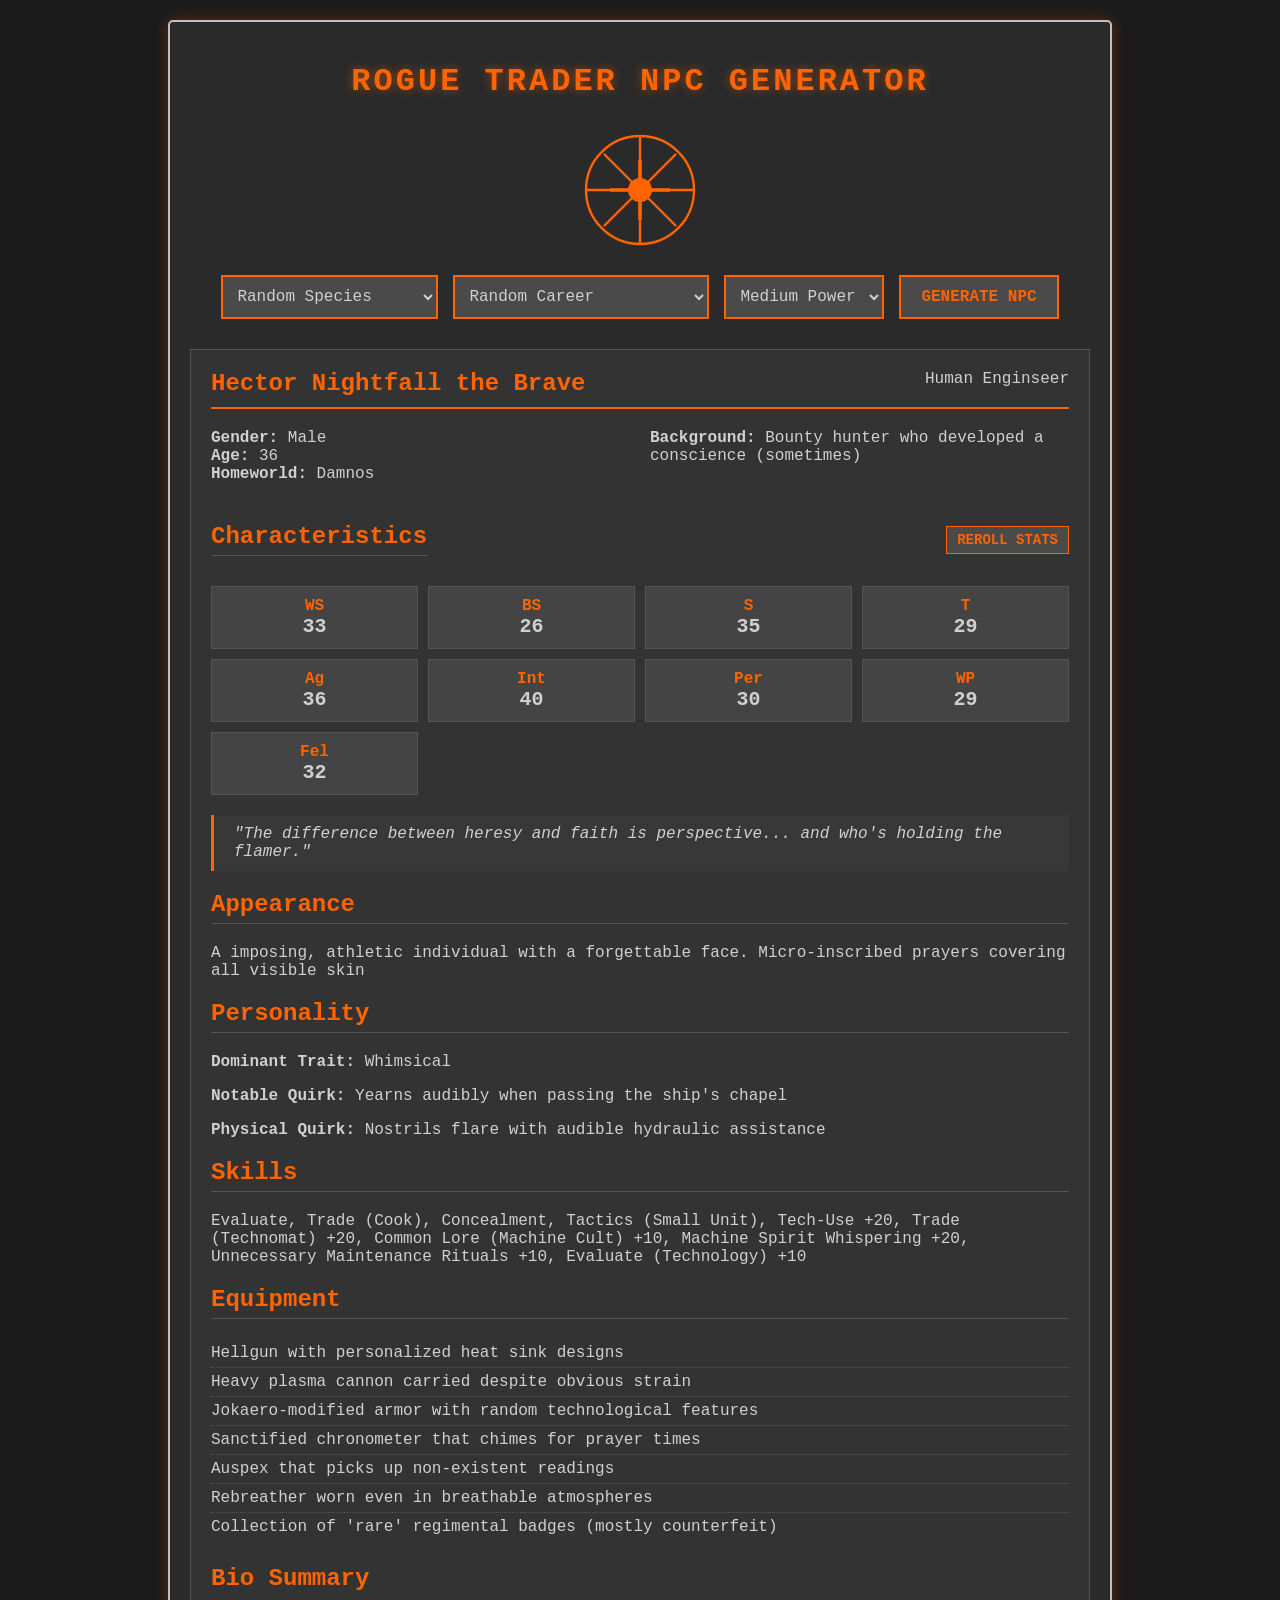
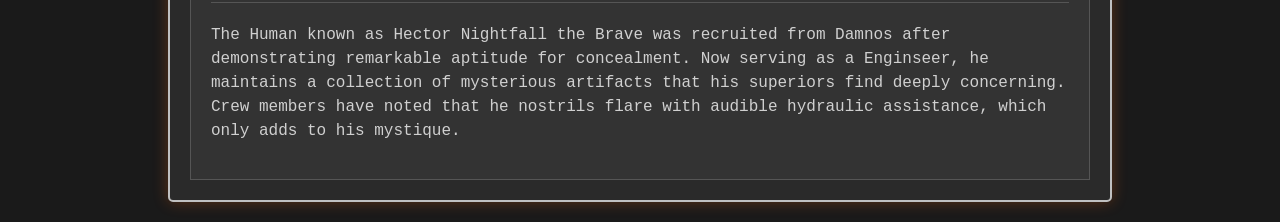
==== commit be5aa24d: "fix" ====
--- a/index.html
+++ b/index.html
@@ -557,8 +557,17 @@
             // Evaluate any JavaScript expressions in the template
             bioTemplate = bioTemplate.replace(/\{([^}]+)\}/g, (match, expr) => {
                 try {
+                    // Make character data available to the eval context
+                    const skills = character.skills;
+                    const pickRandom = (array) => array[Math.floor(Math.random() * array.length)];
+                    const homeworld = character.homeworld;
+                    
+                    // Fix Math.Floor to Math.floor (case sensitive)
+                    expr = expr.replace(/Math\.Floor/g, "Math.floor");
+                    
                     return eval(expr);
                 } catch (e) {
+                    console.error("Error evaluating expression:", expr, e);
                     return match;
                 }
             });
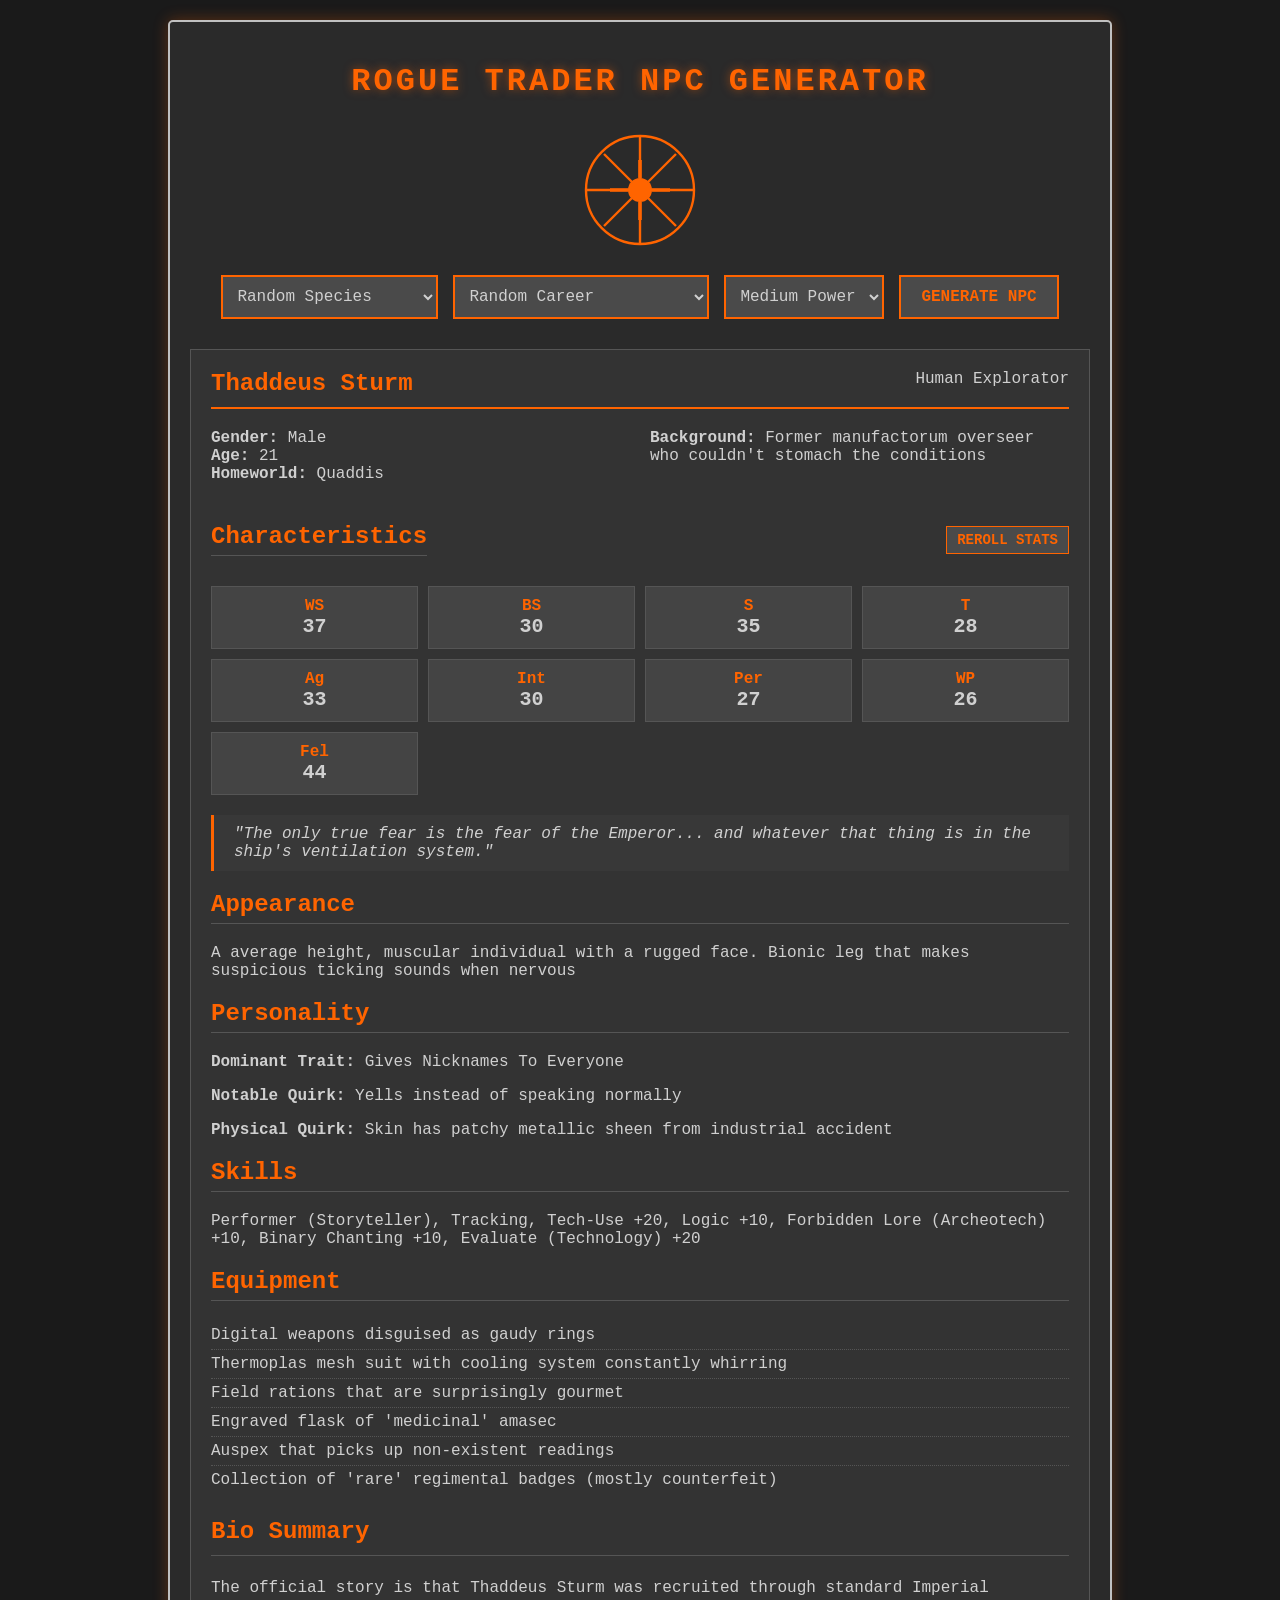
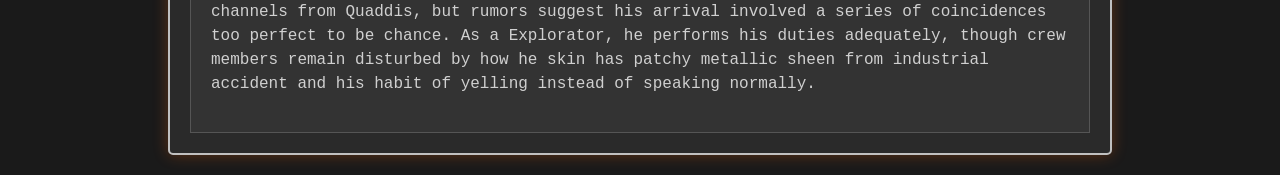
==== commit 9facbe88: "fix dd" ====
--- a/index.html
+++ b/index.html
@@ -28,18 +28,34 @@
                 <option value="astropath">Astropath</option>
                 <option value="sensei">Sensei</option>
                 <option value="xenobreed">Xenobreed</option>
+                <option value="sanctioned_psyker">Sanctioned Psyker</option>
+                <option value="ratling">Ratling</option>
+                <option value="ogryn">Ogryn</option>
+                <option value="squat">Squat</option>
+                <option value="felinid">Felinid</option>
+                <option value="blank">Blank</option>
             </select>
             
             <select id="career-select">
                 <option value="random">Random Career</option>
-                <option value="arch-militant">Arch-Militant</option>
+                <option value="arch_militant">Arch-Militant</option>
                 <option value="explorator">Explorator</option>
                 <option value="missionary">Missionary</option>
                 <option value="navigator">Navigator</option>
                 <option value="rogue_trader">Rogue Trader</option>
                 <option value="seneschal">Seneschal</option>
-                <option value="void-master">Void-Master</option>
+                <option value="void_master">Void-Master</option>
                 <option value="astropath_transcendent">Astropath Transcendent</option>
+                <option value="chirurgeon">Chirurgeon</option>
+                <option value="enginseer">Enginseer</option>
+                <option value="commissar">Commissar</option>
+                <option value="inquisitorial_acolyte">Inquisitorial Acolyte</option>
+                <option value="administratum_scribe">Administratum Scribe</option>
+                <option value="tech_wright">Tech-Wright</option>
+                <option value="void_born_mystic">Void-Born Mystic</option>
+                <option value="xenographer">Xenographer</option>
+                <option value="sanctioned_witch">Sanctioned Witch</option>
+                <option value="death_cult_assassin">Death Cult Assassin</option>
             </select>
             
             <select id="power-level-select">
